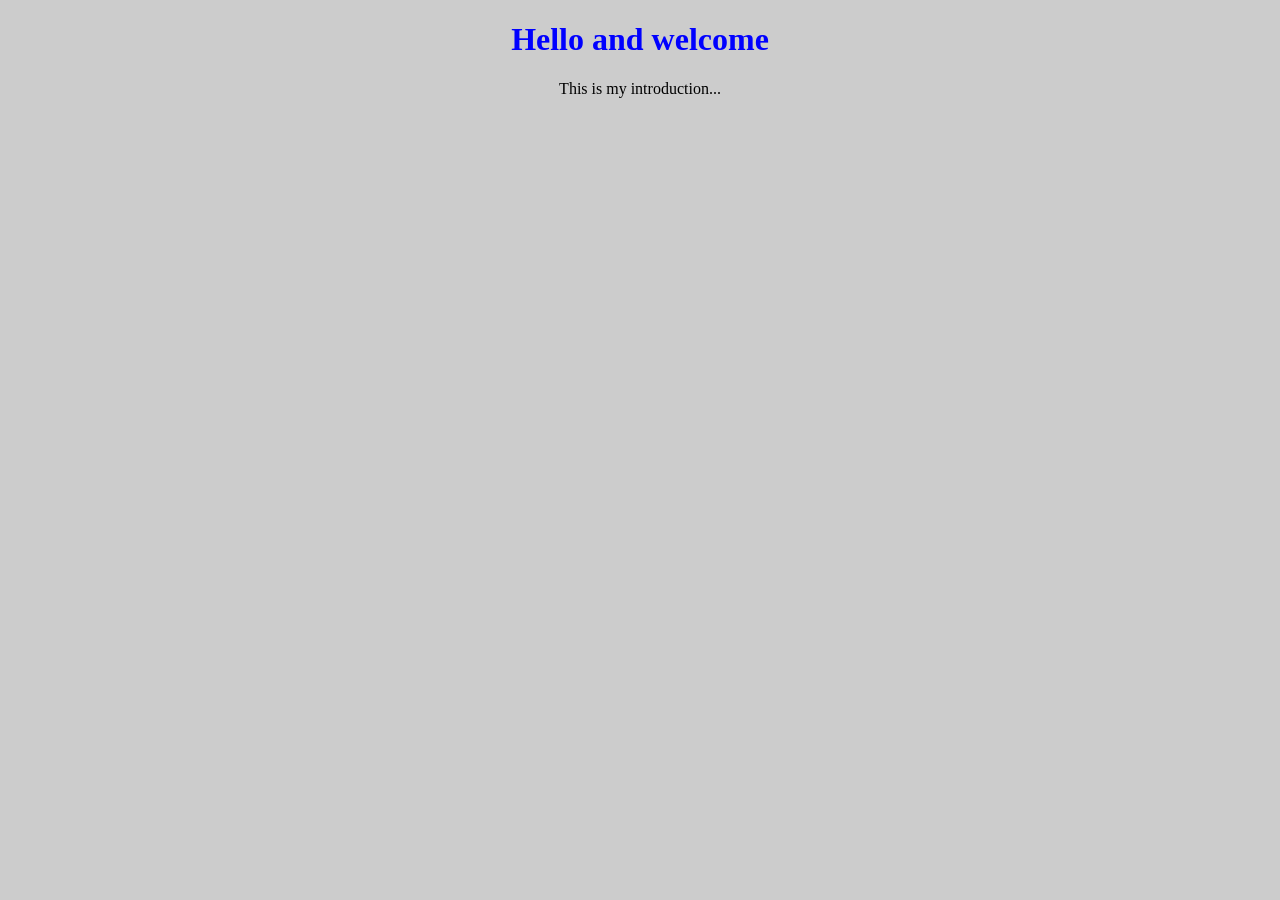
==== index.html @ 1c948cd4 "Changing the text color of the title from black to blue" ====
<!doctype html>
<html lang="en">
  <head>
    <meta charset="utf-8">
    <!-- The title appears as the browser tab name -->
    <title>My Website</title>
    <!-- We can specify style (CSS) with the style tag -->
    <style>
    body {
      background: #ccc;
      text-align: center;
    }
    h1 {
      color: blue;
    }
    </style>
  </head>

  <body>
    <!-- The style elements above will affect how this content is displayed -->
    <!-- How will style apply here? -->
    <h1>Hello and welcome</h1>
    <p>This is my introduction...</p>
  </body>
</html>
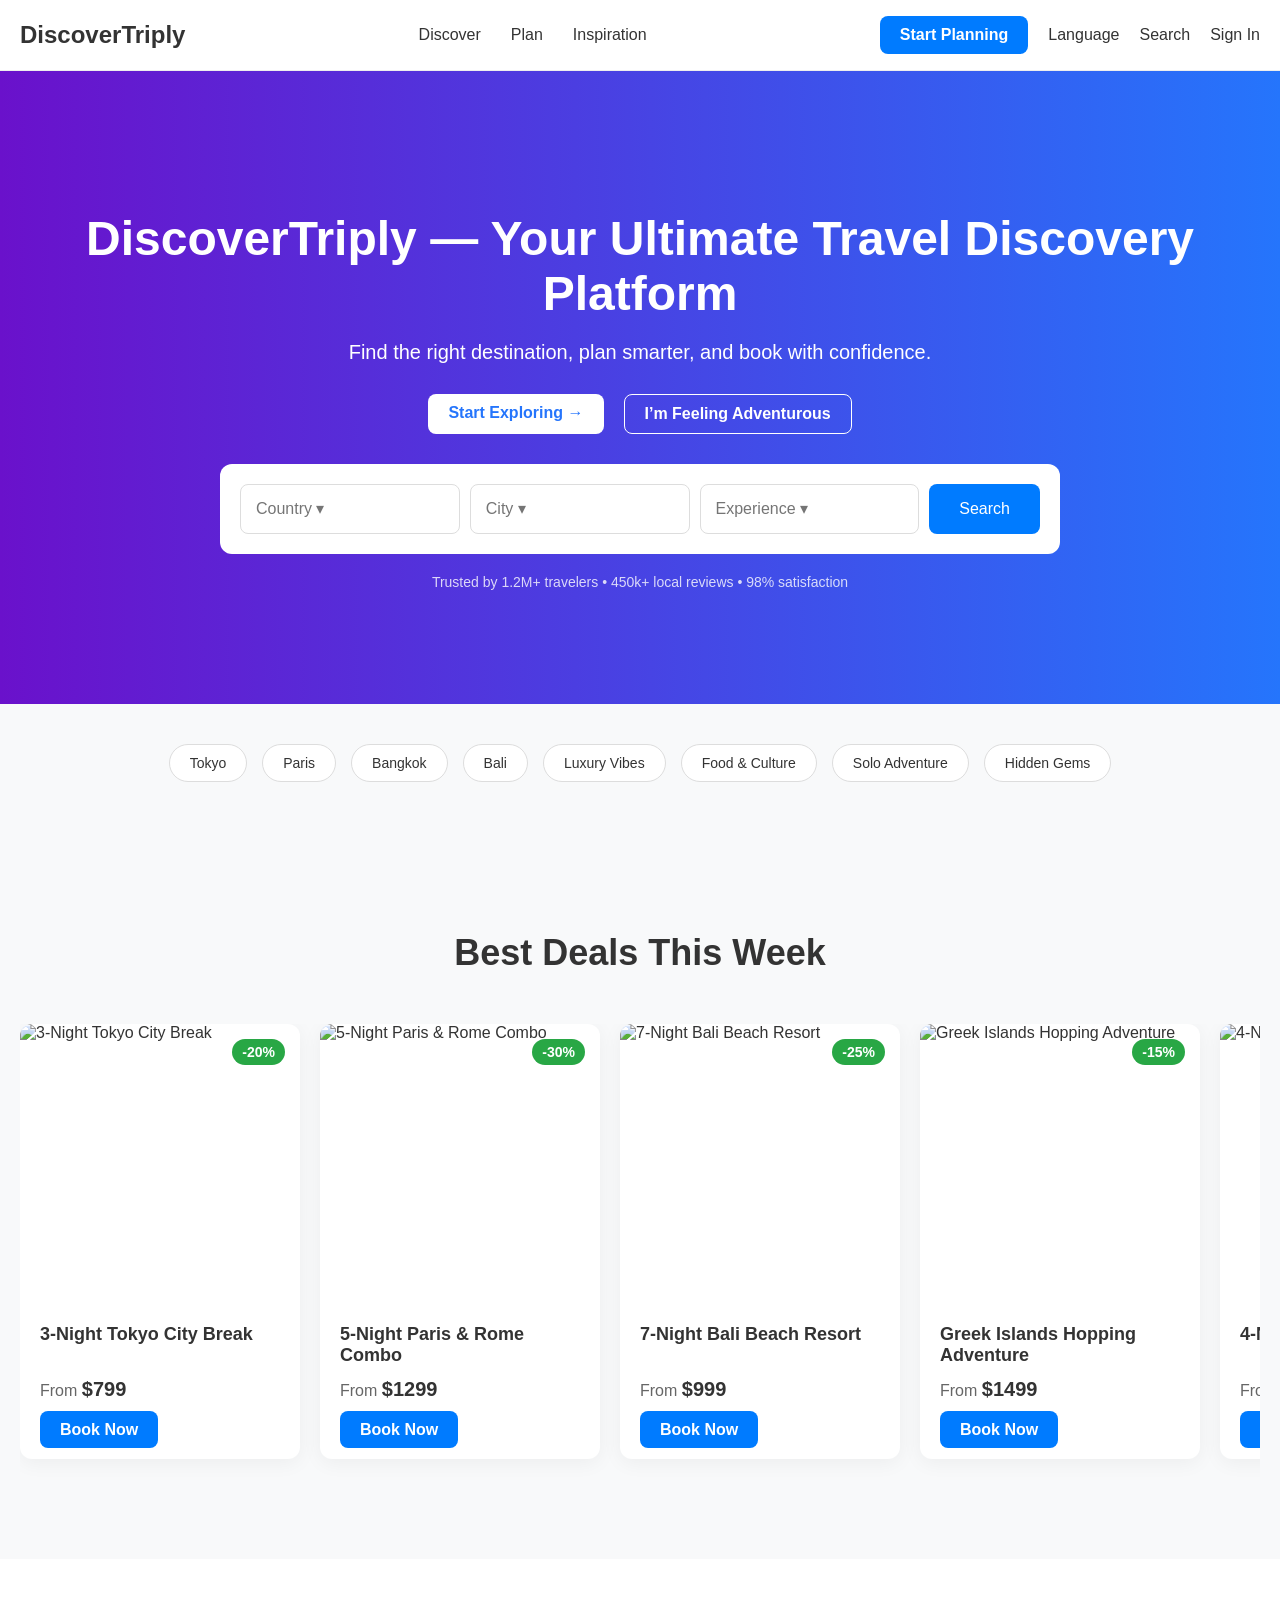
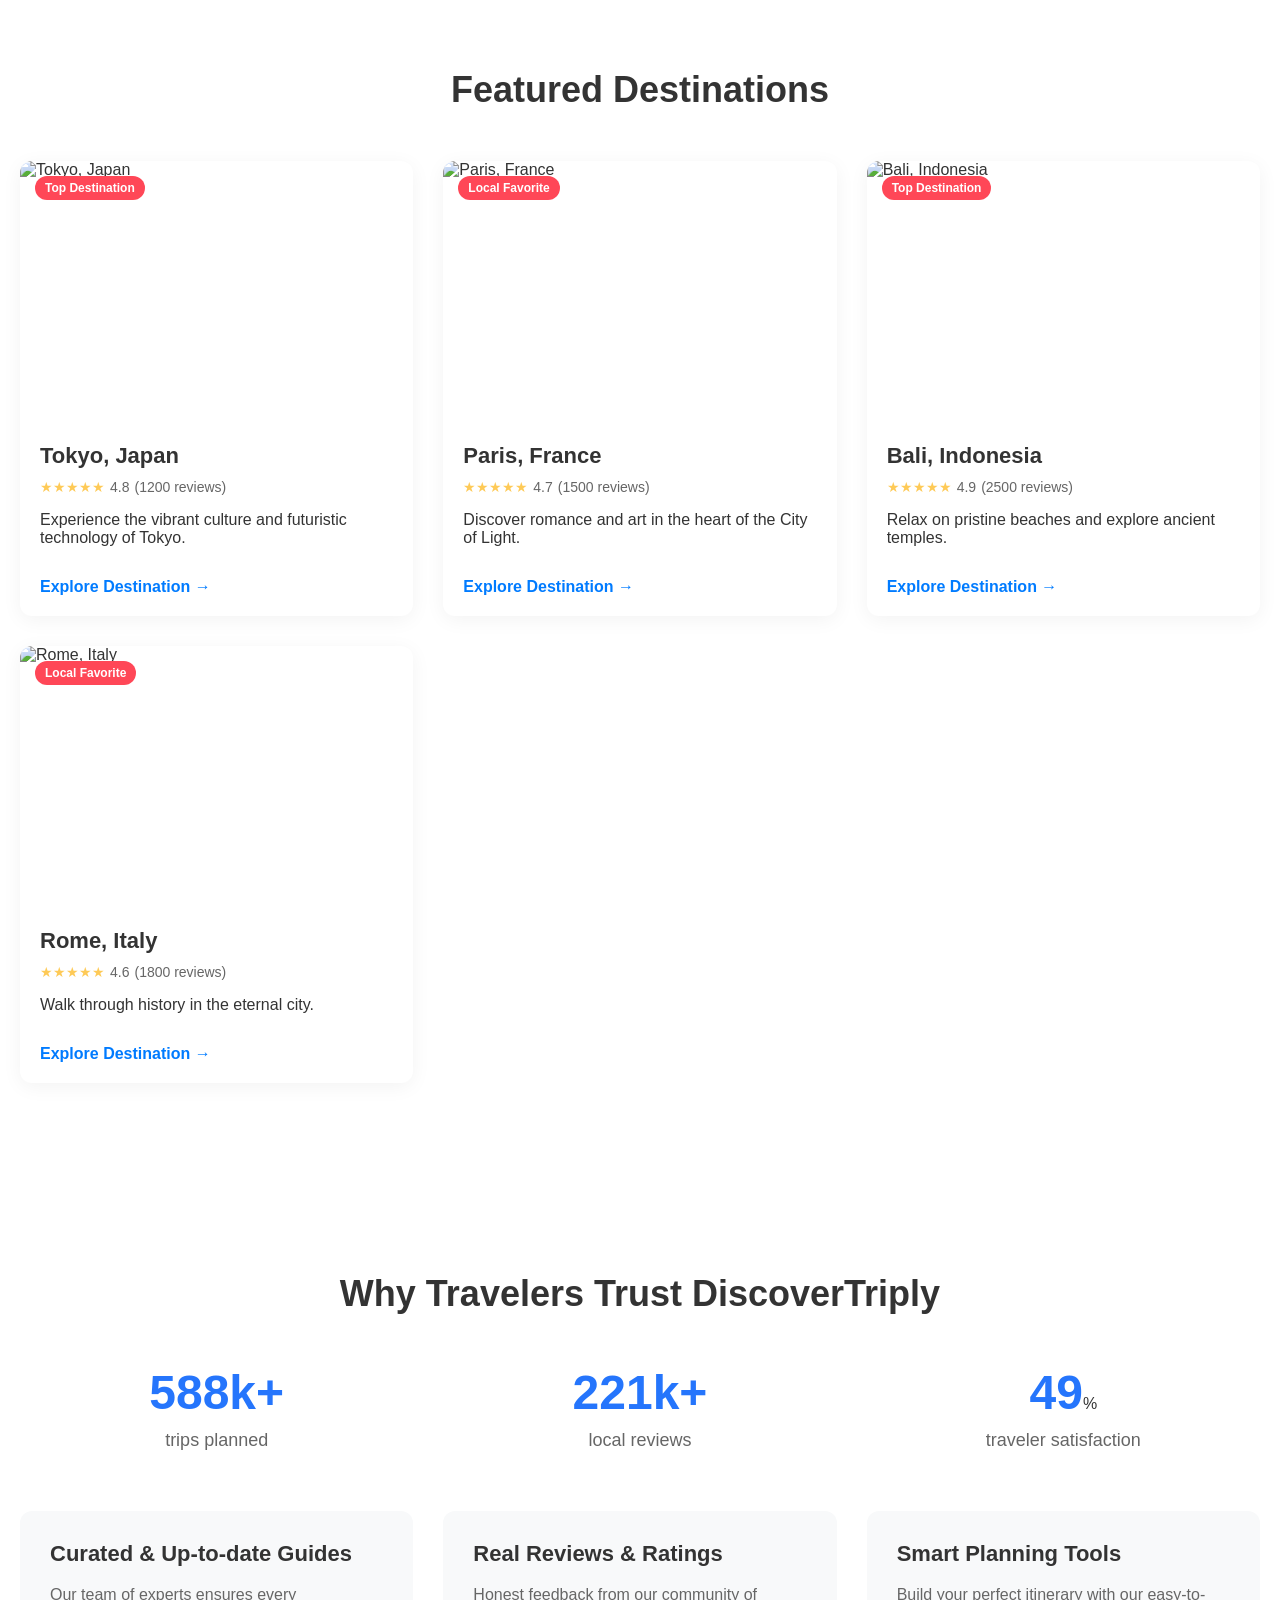
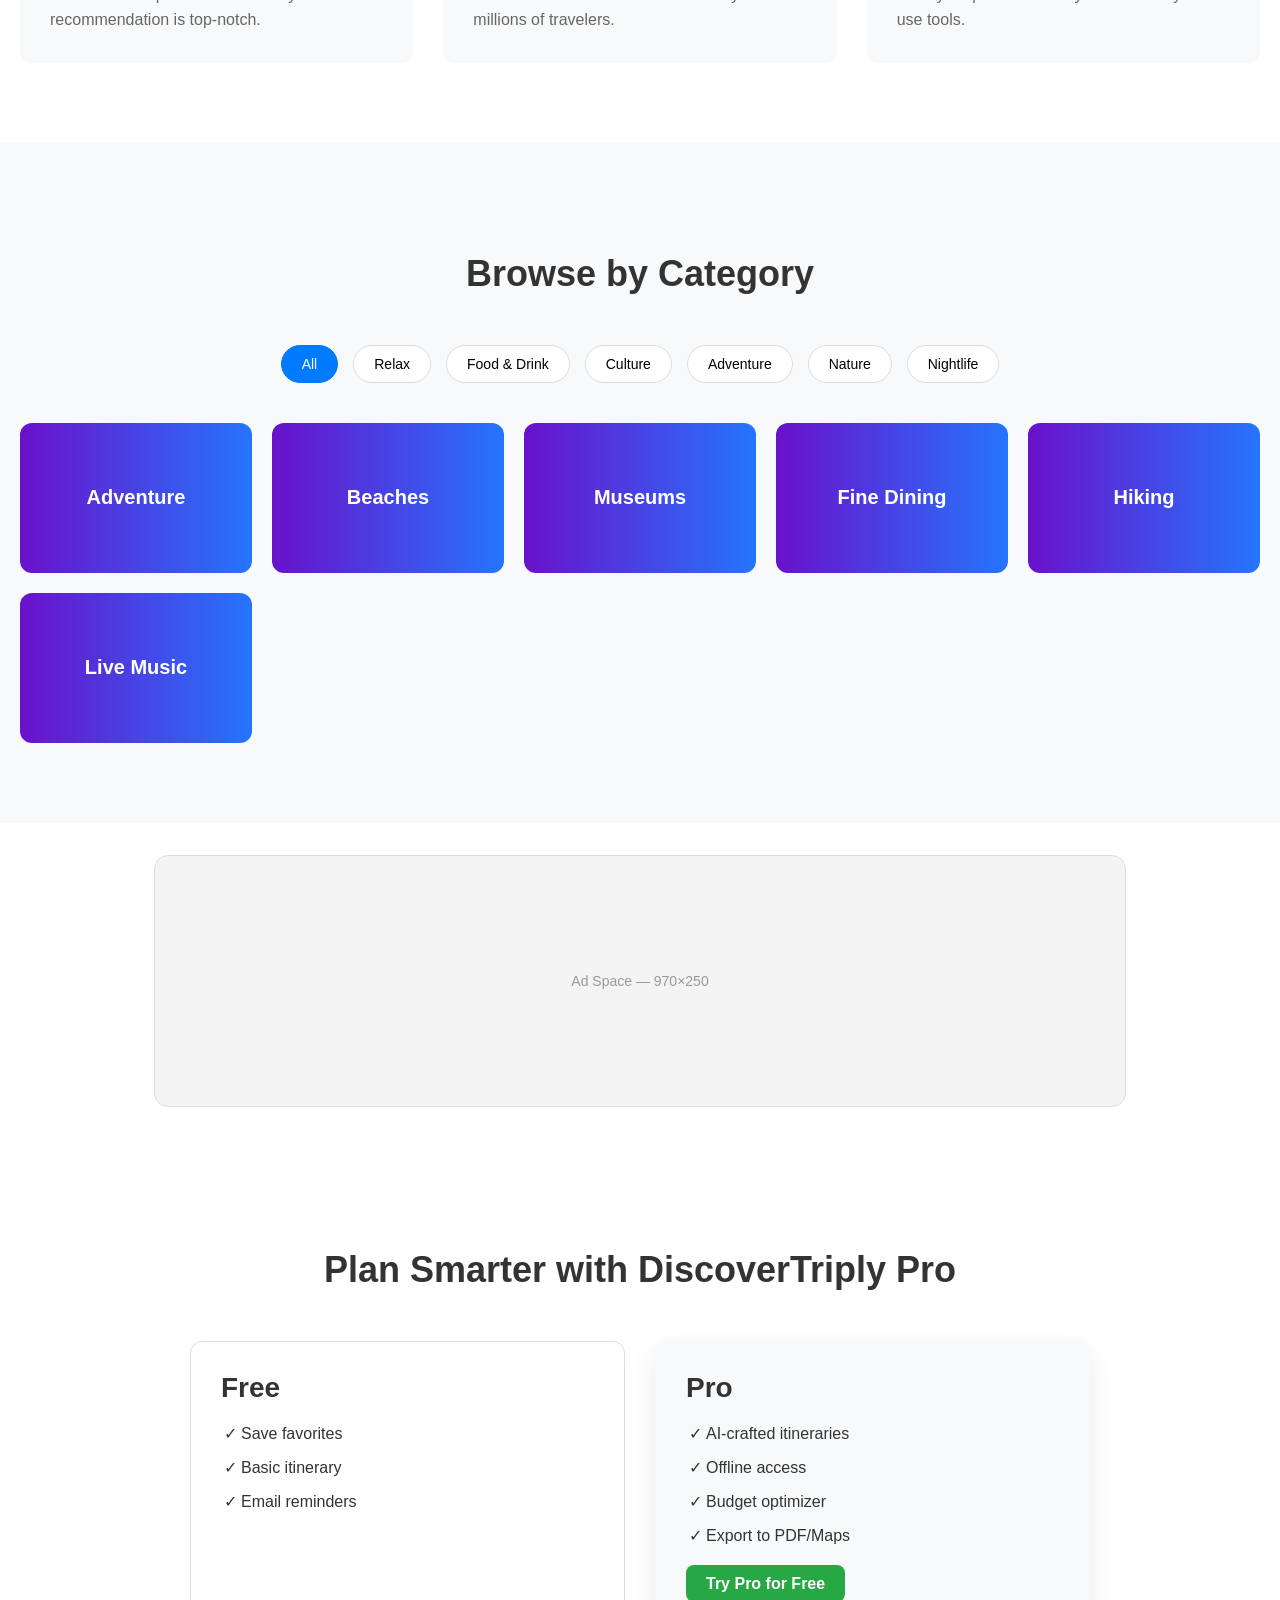
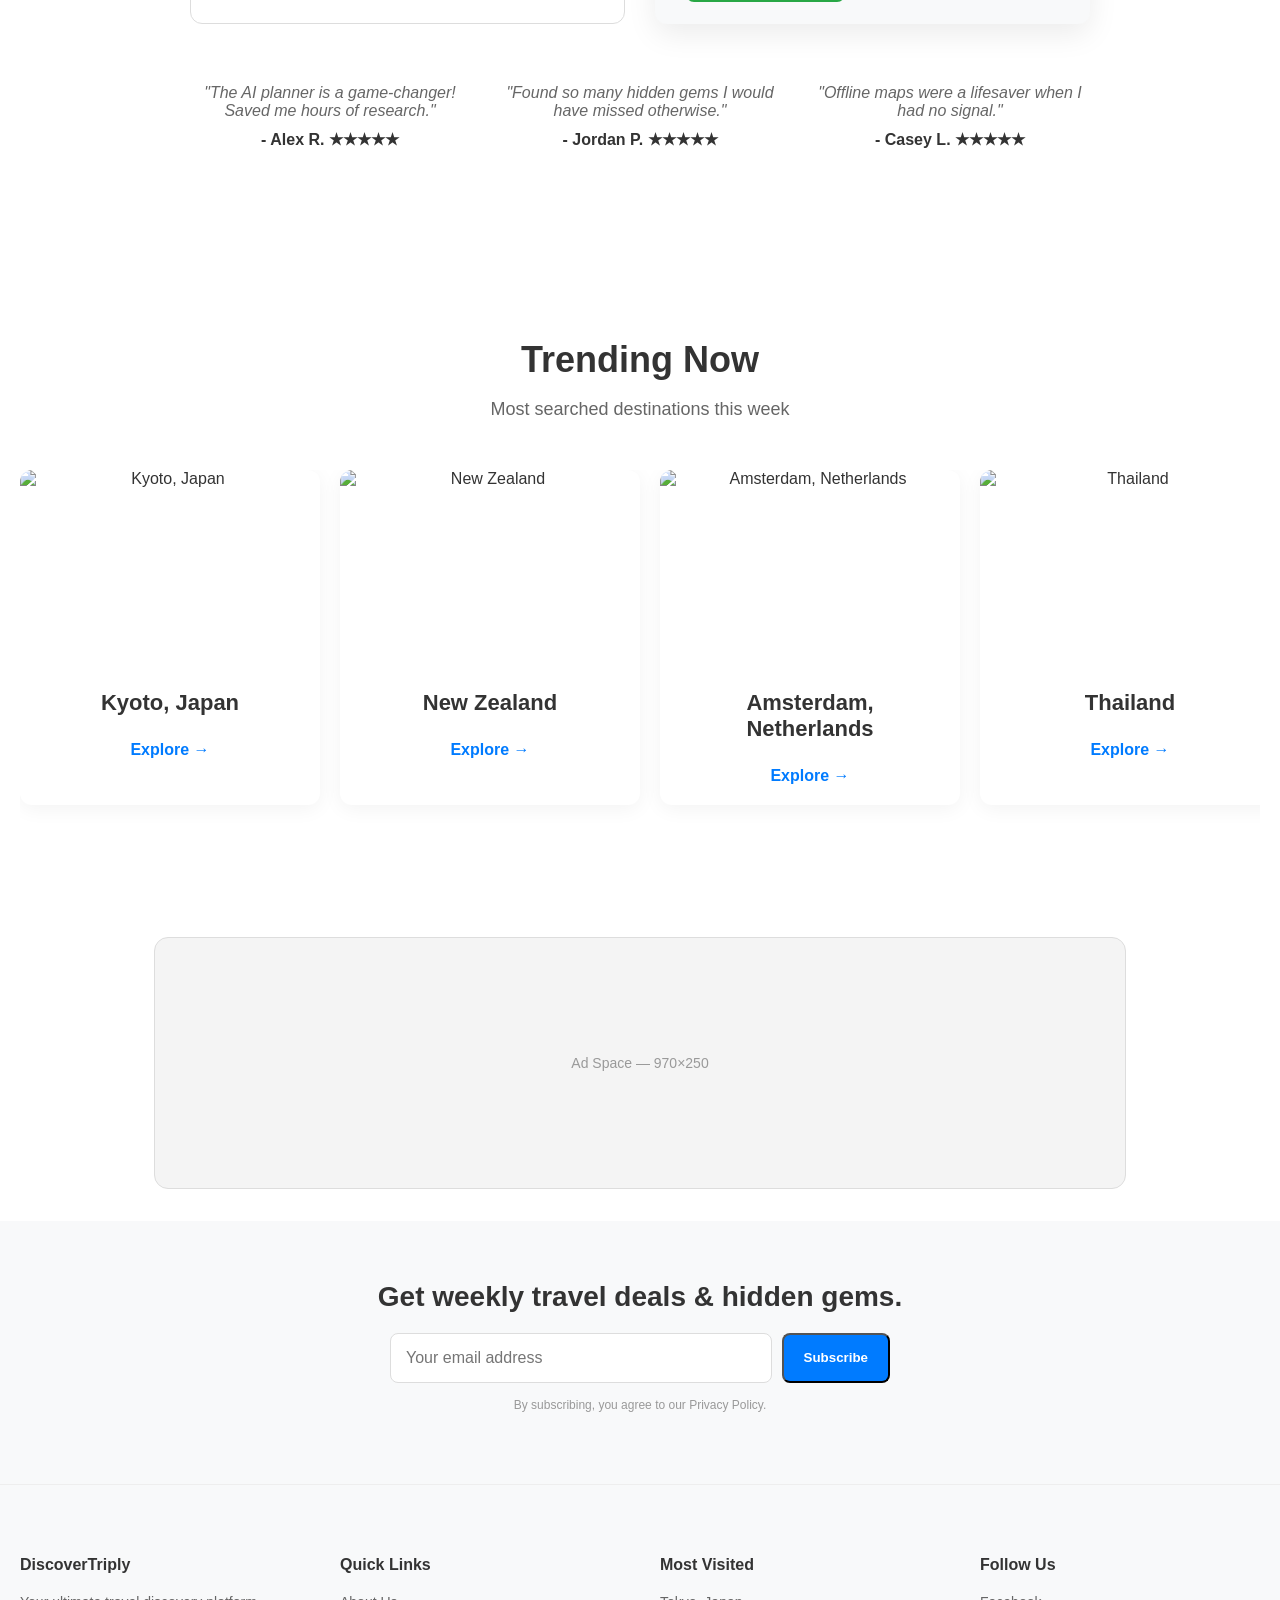
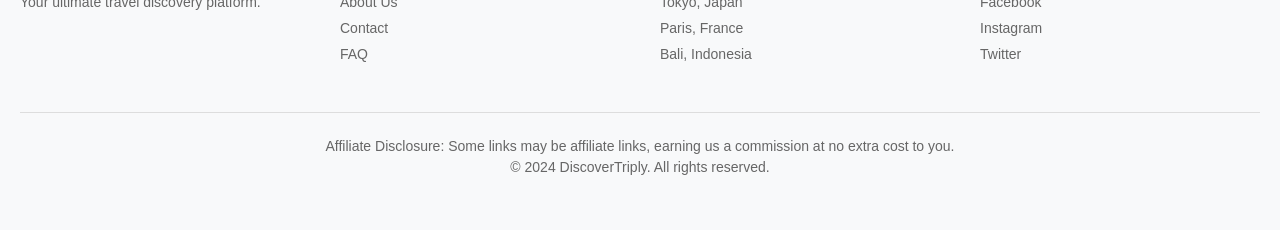
==== commit 4c96ade6: "I will create the DiscoverTriply landing page." ====
--- a/index.html
+++ b/index.html
@@ -1,25 +1,260 @@
-<!doctype html>
+<!DOCTYPE html>
 <html lang="en">
-  <head>
-    <meta charset="utf-8">
-    <!-- The title appears as the browser tab name -->
-    <title>My Website</title>
-    <!-- We can specify style (CSS) with the style tag -->
-    <style>
-    body {
-      background: #ccc;
-      text-align: center;
-    }
-    h1 {
-      color: blue;
-    }
-    </style>
-  </head>
-
-  <body>
-    <!-- The style elements above will affect how this content is displayed -->
-    <!-- How will style apply here? -->
-    <h1>Hello and welcome</h1>
-    <p>This is my introduction...</p>
-  </body>
+<head>
+    <meta charset="UTF-8">
+    <meta name="viewport" content="width=device-width, initial-scale=1.0">
+    <meta name="description" content="Browse destinations by continent, country, or city. See deals, reviews, and build AI-powered itineraries.">
+    <title>DiscoverTriply | Explore Destinations, Plan Smarter, Travel Better</title>
+    <link rel="stylesheet" href="css/styles.css">
+</head>
+<body>
+    <header class="global-header">
+        <div class="header-logo">
+            <a href="/">DiscoverTriply</a>
+        </div>
+        <nav class="header-nav">
+            <ul>
+                <li><a href="#">Discover</a></li>
+                <li><a href="#">Plan</a></li>
+                <li><a href="#">Inspiration</a></li>
+            </ul>
+        </nav>
+        <div class="header-actions">
+            <a href="#" class="cta-button">Start Planning</a>
+            <a href="#">Language</a>
+            <a href="#">Search</a>
+            <a href="#">Sign In</a>
+        </div>
+    </header>
+
+    <main>
+        <section class="hero-section">
+            <div class="hero-content">
+                <h1>DiscoverTriply — Your Ultimate Travel Discovery Platform</h1>
+                <p class="sub-headline">Find the right destination, plan smarter, and book with confidence.</p>
+                <div class="hero-ctas">
+                    <a href="/explore/continents" class="cta-button primary">Start Exploring →</a>
+                    <a href="#" class="cta-button secondary">I’m Feeling Adventurous</a>
+                </div>
+                <div class="planner-bar">
+                    <input type="text" placeholder="Country ▾">
+                    <input type="text" placeholder="City ▾">
+                    <input type="text" placeholder="Experience ▾">
+                    <button class="search-button">Search</button>
+                </div>
+                <p class="trust-microcopy">Trusted by 1.2M+ travelers • 450k+ local reviews • 98% satisfaction</p>
+            </div>
+        </section>
+
+        <section class="inspiration-chips-section">
+            <div class="container">
+                <div class="chip-row">
+                    <a href="#" class="chip">Tokyo</a>
+                    <a href="#" class="chip">Paris</a>
+                    <a href="#" class="chip">Bangkok</a>
+                    <a href="#" class="chip">Bali</a>
+                    <a href="#" class="chip">Luxury Vibes</a>
+                    <a href="#" class="chip">Food & Culture</a>
+                    <a href="#" class="chip">Solo Adventure</a>
+                    <a href="#" class="chip">Hidden Gems</a>
+                </div>
+            </div>
+        </section>
+
+        <section class="best-deals-section">
+            <div class="container">
+                <h2>Best Deals This Week</h2>
+                <div class="deals-carousel" id="deals-carousel">
+                    <!-- Deal cards will be injected here -->
+                </div>
+            </div>
+        </section>
+
+        <section class="featured-destinations-section">
+            <div class="container">
+                <h2>Featured Destinations</h2>
+                <div class="destination-grid" id="destination-grid">
+                    <!-- Destination cards will be injected here by JavaScript -->
+                </div>
+            </div>
+        </section>
+
+        <section class="trust-section">
+            <div class="container">
+                <h2>Why Travelers Trust DiscoverTriply</h2>
+                <div class="trust-grid">
+                    <div class="stat-counter">
+                        <span class="stat-number" data-target="1200000">0</span>
+                        <p>trips planned</p>
+                    </div>
+                    <div class="stat-counter">
+                        <span class="stat-number" data-target="450000">0</span>
+                        <p>local reviews</p>
+                    </div>
+                    <div class="stat-counter">
+                        <span class="stat-number" data-target="98">0</span>%
+                        <p>traveler satisfaction</p>
+                    </div>
+                </div>
+                <div class="benefits-grid">
+                    <div class="benefit-card">
+                        <h3>Curated & Up-to-date Guides</h3>
+                        <p>Our team of experts ensures every recommendation is top-notch.</p>
+                    </div>
+                    <div class="benefit-card">
+                        <h3>Real Reviews & Ratings</h3>
+                        <p>Honest feedback from our community of millions of travelers.</p>
+                    </div>
+                    <div class="benefit-card">
+                        <h3>Smart Planning Tools</h3>
+                        <p>Build your perfect itinerary with our easy-to-use tools.</p>
+                    </div>
+                </div>
+            </div>
+        </section>
+
+        <section class="browse-category-section">
+            <div class="container">
+                <h2>Browse by Category</h2>
+                <div class="chip-row" id="category-filters">
+                    <button class="chip active" data-category="all">All</button>
+                    <button class="chip" data-category="relax">Relax</button>
+                    <button class="chip" data-category="food-drink">Food & Drink</button>
+                    <button class="chip" data-category="culture">Culture</button>
+                    <button class="chip" data-category="adventure">Adventure</button>
+                    <button class="chip" data-category="nature">Nature</button>
+                    <button class="chip" data-category="nightlife">Nightlife</button>
+                </div>
+                <div class="category-grid" id="category-grid">
+                    <a href="#" class="category-card" data-category="adventure">
+                        <h4>Adventure</h4>
+                    </a>
+                    <a href="#" class="category-card" data-category="relax">
+                        <h4>Beaches</h4>
+                    </a>
+                    <a href="#" class="category-card" data-category="culture">
+                        <h4>Museums</h4>
+                    </a>
+                    <a href="#" class="category-card" data-category="food-drink">
+                        <h4>Fine Dining</h4>
+                    </a>
+                    <a href="#" class="category-card" data-category="nature">
+                        <h4>Hiking</h4>
+                    </a>
+                    <a href="#" class="category-card" data-category="nightlife">
+                        <h4>Live Music</h4>
+                    </a>
+                </div>
+            </div>
+        </section>
+
+        <div class="ad-slot" style="width:100%;max-width:970px;height:250px;background:#f4f4f4;border:1px solid #ddd;display:flex;align-items:center;justify-content:center;margin:32px auto;border-radius:14px;">
+            <span style="color:#999;font-size:14px;">Ad Space — 970×250</span>
+        </div>
+
+        <section class="pro-planner-section">
+            <div class="container">
+                <h2>Plan Smarter with DiscoverTriply Pro</h2>
+                <div class="comparison-grid">
+                    <div class="plan-column free-plan">
+                        <h3>Free</h3>
+                        <ul>
+                            <li>Save favorites</li>
+                            <li>Basic itinerary</li>
+                            <li>Email reminders</li>
+                        </ul>
+                    </div>
+                    <div class="plan-column pro-plan">
+                        <h3>Pro</h3>
+                        <ul>
+                            <li>AI-crafted itineraries</li>
+                            <li>Offline access</li>
+                            <li>Budget optimizer</li>
+                            <li>Export to PDF/Maps</li>
+                        </ul>
+                        <a href="#" class="cta-button">Try Pro for Free</a>
+                    </div>
+                </div>
+                <div class="testimonials">
+                    <div class="testimonial-mini">
+                        <p>"The AI planner is a game-changer! Saved me hours of research."</p>
+                        <span>- Alex R. ★★★★★</span>
+                    </div>
+                    <div class="testimonial-mini">
+                        <p>"Found so many hidden gems I would have missed otherwise."</p>
+                        <span>- Jordan P. ★★★★★</span>
+                    </div>
+                    <div class="testimonial-mini">
+                        <p>"Offline maps were a lifesaver when I had no signal."</p>
+                        <span>- Casey L. ★★★★★</span>
+                    </div>
+                </div>
+            </div>
+        </section>
+
+        <section class="trending-now-section">
+            <div class="container">
+                <h2>Trending Now</h2>
+                <p class="section-subtitle">Most searched destinations this week</p>
+                <div class="deals-carousel" id="trending-carousel">
+                    <!-- Trending cards will be injected here -->
+                </div>
+            </div>
+        </section>
+
+        <div class="ad-slot" style="width:100%;max-width:970px;height:250px;background:#f4f4f4;border:1px solid #ddd;display:flex;align-items:center;justify-content:center;margin:32px auto;border-radius:14px;">
+            <span style="color:#999;font-size:14px;">Ad Space — 970×250</span>
+        </div>
+
+        <section class="newsletter-section">
+            <div class="container">
+                <h3>Get weekly travel deals & hidden gems.</h3>
+                <form class="newsletter-form">
+                    <input type="email" placeholder="Your email address">
+                    <button type="submit" class="cta-button">Subscribe</button>
+                </form>
+                <p class="gdpr-note">By subscribing, you agree to our Privacy Policy.</p>
+            </div>
+        </section>
+    </main>
+
+    <footer class="global-footer">
+        <div class="footer-grid">
+            <div class="footer-column">
+                <h4>DiscoverTriply</h4>
+                <p>Your ultimate travel discovery platform.</p>
+            </div>
+            <div class="footer-column">
+                <h4>Quick Links</h4>
+                <ul>
+                    <li><a href="#">About Us</a></li>
+                    <li><a href="#">Contact</a></li>
+                    <li><a href="#">FAQ</a></li>
+                </ul>
+            </div>
+            <div class="footer-column">
+                <h4>Most Visited</h4>
+                <ul>
+                    <li><a href="#">Tokyo, Japan</a></li>
+                    <li><a href="#">Paris, France</a></li>
+                    <li><a href="#">Bali, Indonesia</a></li>
+                </ul>
+            </div>
+            <div class="footer-column">
+                <h4>Follow Us</h4>
+                <ul>
+                    <li><a href="#">Facebook</a></li>
+                    <li><a href="#">Instagram</a></li>
+                    <li><a href="#">Twitter</a></li>
+                </ul>
+            </div>
+        </div>
+        <div class="footer-bottom">
+            <p>Affiliate Disclosure: Some links may be affiliate links, earning us a commission at no extra cost to you.</p>
+            <p>&copy; 2024 DiscoverTriply. All rights reserved.</p>
+        </div>
+    </footer>
+
+    <script src="js/main.js"></script>
+</body>
 </html>
--- a/css/styles.css
+++ b/css/styles.css
@@ -0,0 +1,741 @@
+/* General Body Styles */
+body {
+    font-family: sans-serif;
+    margin: 0;
+    color: #333;
+    background-color: #fff;
+}
+
+a {
+    text-decoration: none;
+    color: inherit;
+}
+
+.container {
+    max-width: 1280px;
+    margin: 0 auto;
+    padding: 0 20px;
+}
+
+/* Header Styles */
+.global-header {
+    height: 70px;
+    background-color: #fff;
+    border-bottom: 1px solid #eee;
+    display: flex;
+    align-items: center;
+    justify-content: space-between;
+    padding: 0 20px;
+    position: sticky;
+    top: 0;
+    z-index: 1000;
+}
+
+.header-logo {
+    font-weight: bold;
+    font-size: 24px;
+}
+
+.header-nav ul {
+    margin: 0;
+    padding: 0;
+    list-style: none;
+    display: flex;
+    gap: 30px;
+}
+
+.header-actions {
+    display: flex;
+    align-items: center;
+    gap: 20px;
+}
+
+.cta-button {
+    background-color: #007bff;
+    color: #fff;
+    padding: 10px 20px;
+    border-radius: 8px;
+    font-weight: bold;
+}
+
+/* Hero Section Styles */
+.hero-section {
+    background: linear-gradient(to right, #6a11cb, #2575fc);
+    color: #fff;
+    text-align: center;
+    padding: 100px 20px;
+}
+
+.hero-content h1 {
+    font-size: 48px;
+    margin-bottom: 20px;
+}
+
+.sub-headline {
+    font-size: 20px;
+    margin-bottom: 30px;
+}
+
+.hero-ctas {
+    margin-bottom: 30px;
+    display: flex;
+    justify-content: center;
+    gap: 20px;
+}
+
+.hero-ctas .cta-button.primary {
+    background-color: #fff;
+    color: #2575fc;
+}
+
+.hero-ctas .cta-button.secondary {
+    background-color: transparent;
+    border: 1px solid #fff;
+}
+
+.planner-bar {
+    display: flex;
+    justify-content: center;
+    gap: 10px;
+    background-color: #fff;
+    padding: 20px;
+    border-radius: 12px;
+    max-width: 800px;
+    margin: 0 auto 20px;
+}
+
+.planner-bar input {
+    width: 100%;
+    padding: 15px;
+    border: 1px solid #ddd;
+    border-radius: 8px;
+    font-size: 16px;
+}
+
+.planner-bar .search-button {
+    padding: 15px 30px;
+    border: none;
+    border-radius: 8px;
+    background-color: #007bff;
+    color: #fff;
+    font-size: 16px;
+    cursor: pointer;
+}
+
+.trust-microcopy {
+    font-size: 14px;
+    opacity: 0.8;
+}
+
+/* Inspiration Chips Section */
+.inspiration-chips-section {
+    padding: 40px 0;
+    background-color: #f8f9fa;
+}
+
+.chip-row {
+    display: flex;
+    justify-content: center;
+    flex-wrap: wrap;
+    gap: 15px;
+}
+
+.chip {
+    background-color: #fff;
+    border: 1px solid #ddd;
+    border-radius: 20px;
+    padding: 10px 20px;
+    font-size: 14px;
+    font-weight: 500;
+    transition: all 0.2s ease-in-out;
+}
+
+.chip:hover {
+    background-color: #007bff;
+    color: #fff;
+    border-color: #007bff;
+    transform: translateY(-2px);
+    box-shadow: 0 4px 10px rgba(0,0,0,0.1);
+}
+
+/* Best Deals Section */
+.best-deals-section {
+    padding: 80px 0;
+    background-color: #f8f9fa;
+    text-align: center;
+}
+
+.best-deals-section h2 {
+    font-size: 36px;
+    margin-bottom: 50px;
+}
+
+.deals-carousel {
+    display: flex;
+    gap: 20px;
+    overflow-x: auto;
+    padding-bottom: 20px; /* For scrollbar */
+    scrollbar-width: thin;
+    scrollbar-color: #007bff #f8f9fa;
+}
+
+/* Hide scrollbar for a cleaner look, but still allow scrolling */
+.deals-carousel::-webkit-scrollbar {
+  height: 8px;
+}
+.deals-carousel::-webkit-scrollbar-thumb {
+  background: #ccc;
+  border-radius: 4px;
+}
+.deals-carousel::-webkit-scrollbar-track {
+  background: transparent;
+}
+
+
+.deal-card {
+    flex: 0 0 280px; /* Fixed width for carousel items */
+    background-color: #fff;
+    border-radius: 12px;
+    box-shadow: 0 4px 20px rgba(0,0,0,0.05);
+    overflow: hidden;
+    text-align: left;
+}
+
+.deal-card-image {
+    position: relative;
+    width: 100%;
+    padding-top: 100%; /* 1:1 aspect ratio */
+}
+
+.deal-card-image img {
+    position: absolute;
+    top: 0;
+    left: 0;
+    width: 100%;
+    height: 100%;
+    object-fit: cover;
+}
+
+.deal-card .discount-badge {
+    position: absolute;
+    top: 15px;
+    right: 15px;
+    background-color: #28a745;
+    color: #fff;
+    padding: 5px 10px;
+    border-radius: 20px;
+    font-size: 14px;
+    font-weight: bold;
+}
+
+.deal-card-content {
+    padding: 20px;
+}
+
+.deal-card-content h3 {
+    font-size: 18px;
+    margin: 0 0 10px;
+    height: 44px; /* Approx 2 lines */
+    overflow: hidden;
+}
+
+.deal-card-content p {
+    margin: 0 0 20px;
+    font-size: 16px;
+    color: #666;
+}
+
+.deal-card-content p span {
+    font-weight: bold;
+    color: #333;
+    font-size: 20px;
+}
+
+.deal-card-content .cta-button {
+    width: 100%;
+    text-align: center;
+}
+
+
+/* Featured Destinations Section */
+.featured-destinations-section {
+    padding: 80px 0;
+    text-align: center;
+}
+
+.featured-destinations-section h2 {
+    font-size: 36px;
+    margin-bottom: 50px;
+}
+
+.destination-grid {
+    display: grid;
+    grid-template-columns: repeat(auto-fit, minmax(300px, 1fr));
+    gap: 30px;
+    text-align: left;
+}
+
+.destination-card {
+    background-color: #fff;
+    border-radius: 12px;
+    box-shadow: 0 4px 20px rgba(0,0,0,0.05);
+    overflow: hidden;
+    transition: all 0.3s ease-in-out;
+}
+
+.destination-card:hover {
+    transform: translateY(-10px);
+    box-shadow: 0 10px 30px rgba(0,0,0,0.1);
+}
+
+.destination-card .card-image {
+    position: relative;
+    width: 100%;
+    padding-top: 66.66%; /* 3:2 aspect ratio */
+    overflow: hidden;
+}
+
+.destination-card .card-image img {
+    position: absolute;
+    top: 0;
+    left: 0;
+    width: 100%;
+    height: 100%;
+    object-fit: cover;
+    transition: transform 0.3s ease-in-out;
+}
+
+.destination-card:hover .card-image img {
+    transform: scale(1.05);
+}
+
+.destination-card .badge {
+    position: absolute;
+    top: 15px;
+    left: 15px;
+    background-color: #ff4757;
+    color: #fff;
+    padding: 5px 10px;
+    border-radius: 20px;
+    font-size: 12px;
+    font-weight: bold;
+}
+
+.destination-card .card-content {
+    padding: 20px;
+}
+
+.destination-card .card-content h3 {
+    margin: 0 0 10px;
+    font-size: 22px;
+}
+
+.destination-card .rating {
+    display: flex;
+    align-items: center;
+    gap: 5px;
+    font-size: 14px;
+    color: #666;
+    margin-bottom: 15px;
+}
+
+.destination-card .rating span:first-child {
+    color: #feca57;
+}
+
+.destination-card .card-cta {
+    display: inline-block;
+    margin-top: 15px;
+    font-weight: bold;
+    color: #007bff;
+}
+
+/* Trust Section */
+.trust-section {
+    padding: 80px 0;
+    text-align: center;
+}
+
+.trust-section h2 {
+    font-size: 36px;
+    margin-bottom: 50px;
+}
+
+.trust-grid {
+    display: grid;
+    grid-template-columns: repeat(3, 1fr);
+    gap: 30px;
+    margin-bottom: 60px;
+}
+
+.stat-counter .stat-number {
+    font-size: 48px;
+    font-weight: bold;
+    color: #2575fc;
+}
+
+.stat-counter p {
+    font-size: 18px;
+    color: #666;
+    margin: 10px 0 0;
+}
+
+.benefits-grid {
+    display: grid;
+    grid-template-columns: repeat(auto-fit, minmax(300px, 1fr));
+    gap: 30px;
+    text-align: left;
+}
+
+.benefit-card {
+    background-color: #f8f9fa;
+    padding: 30px;
+    border-radius: 12px;
+}
+
+.benefit-card h3 {
+    font-size: 22px;
+    margin: 0 0 15px;
+}
+
+.benefit-card p {
+    font-size: 16px;
+    line-height: 1.6;
+    color: #666;
+    margin: 0;
+}
+
+/* Browse by Category Section */
+.browse-category-section {
+    padding: 80px 0;
+    background-color: #f8f9fa;
+    text-align: center;
+}
+
+.browse-category-section h2 {
+    font-size: 36px;
+    margin-bottom: 50px;
+}
+
+#category-filters .chip {
+    cursor: pointer;
+    background-color: #fff;
+    border: 1px solid #ddd;
+}
+
+#category-filters .chip.active {
+    background-color: #007bff;
+    color: #fff;
+    border-color: #007bff;
+}
+
+.category-grid {
+    display: grid;
+    grid-template-columns: repeat(auto-fit, minmax(200px, 1fr));
+    gap: 20px;
+    margin-top: 40px;
+}
+
+.category-card {
+    position: relative;
+    height: 150px;
+    display: flex;
+    align-items: center;
+    justify-content: center;
+    border-radius: 12px;
+    overflow: hidden;
+    color: #fff;
+    font-size: 20px;
+    font-weight: bold;
+    background: linear-gradient(to right, #6a11cb, #2575fc);
+    transition: transform 0.3s ease;
+}
+
+.category-card:hover {
+    transform: scale(1.05);
+}
+
+.category-card.hidden {
+    display: none;
+}
+
+/* Pro Planner Section */
+.pro-planner-section {
+    padding: 80px 0;
+    text-align: center;
+}
+
+.pro-planner-section h2 {
+    font-size: 36px;
+    margin-bottom: 50px;
+}
+
+.comparison-grid {
+    display: grid;
+    grid-template-columns: 1fr 1fr;
+    gap: 30px;
+    margin: 0 auto;
+    max-width: 900px;
+    text-align: left;
+}
+
+.plan-column {
+    padding: 30px;
+    border-radius: 12px;
+    border: 1px solid #ddd;
+}
+
+.plan-column h3 {
+    font-size: 28px;
+    margin: 0 0 20px;
+}
+
+.plan-column ul {
+    list-style: '✓ ';
+    padding-left: 20px;
+    margin: 0 0 30px;
+}
+
+.plan-column ul li {
+    margin-bottom: 15px;
+    font-size: 16px;
+}
+
+.pro-plan {
+    background-color: #f8f9fa;
+    border-color: transparent;
+    box-shadow: 0 10px 30px rgba(0,0,0,0.08);
+}
+
+.pro-plan .cta-button {
+    background-color: #28a745;
+}
+
+.testimonials {
+    display: flex;
+    gap: 30px;
+    justify-content: center;
+    margin-top: 60px;
+    max-width: 900px;
+    margin-left: auto;
+    margin-right: auto;
+}
+
+.testimonial-mini {
+    flex: 1;
+    font-style: italic;
+    color: #666;
+}
+
+.testimonial-mini p {
+    margin: 0 0 10px;
+}
+
+.testimonial-mini span {
+    font-weight: bold;
+    font-style: normal;
+    color: #333;
+}
+
+/* Trending Now Section */
+.trending-now-section {
+    padding: 80px 0;
+    text-align: center;
+}
+
+.trending-now-section h2 {
+    font-size: 36px;
+    margin-bottom: 10px;
+}
+
+.section-subtitle {
+    font-size: 18px;
+    color: #666;
+    margin-bottom: 50px;
+}
+
+/* Reusing .deals-carousel for the container */
+#trending-carousel .destination-card {
+    flex: 0 0 300px; /* Match featured destination width */
+}
+
+/* Newsletter Section */
+.newsletter-section {
+    background-color: #f8f9fa;
+    padding: 60px 20px;
+    text-align: center;
+}
+
+.newsletter-section h3 {
+    font-size: 28px;
+    margin: 0 0 20px;
+}
+
+.newsletter-form {
+    display: flex;
+    justify-content: center;
+    gap: 10px;
+    max-width: 500px;
+    margin: 0 auto;
+}
+
+.newsletter-form input {
+    width: 100%;
+    padding: 15px;
+    border: 1px solid #ddd;
+    border-radius: 8px;
+    font-size: 16px;
+}
+
+.newsletter-form .cta-button {
+    flex-shrink: 0;
+}
+
+.gdpr-note {
+    font-size: 12px;
+    color: #999;
+    margin-top: 15px;
+}
+
+
+/* Footer Styles */
+.global-footer {
+    background-color: #f8f9fa;
+    padding: 50px 20px;
+    border-top: 1px solid #eee;
+    font-size: 14px;
+    color: #666;
+}
+
+.footer-grid {
+    display: grid;
+    grid-template-columns: repeat(auto-fit, minmax(200px, 1fr));
+    gap: 40px;
+    max-width: 1280px;
+    margin: 0 auto;
+}
+
+.footer-column h4 {
+    font-size: 16px;
+    margin-bottom: 20px;
+    color: #333;
+}
+
+.footer-column ul {
+    margin: 0;
+    padding: 0;
+    list-style: none;
+}
+
+.footer-column ul li {
+    margin-bottom: 10px;
+}
+
+.footer-bottom {
+    text-align: center;
+    margin-top: 40px;
+    padding-top: 20px;
+    border-top: 1px solid #ddd;
+}
+
+.footer-bottom p {
+    margin: 5px 0;
+}
+
+/* --- Accessibility & Final Polish --- */
+*:focus-visible {
+    outline: 3px solid #007bff;
+    outline-offset: 2px;
+}
+
+
+/* --- Responsive Design --- */
+
+/* Medium Devices (Tablets, etc.) */
+@media (max-width: 1024px) {
+    .planner-bar {
+        flex-direction: column;
+    }
+
+    .destination-grid {
+        grid-template-columns: repeat(auto-fit, minmax(250px, 1fr));
+    }
+
+    .comparison-grid, .testimonials {
+        grid-template-columns: 1fr;
+        flex-direction: column;
+    }
+}
+
+/* Small Devices (Portrait Tablets, Large Phones) */
+@media (max-width: 768px) {
+    .global-header {
+        flex-direction: column;
+        height: auto;
+        padding: 15px;
+    }
+
+    .header-nav ul {
+        margin-top: 15px;
+        flex-wrap: wrap;
+        justify-content: center;
+    }
+
+    .header-actions {
+        margin-top: 15px;
+    }
+
+    .hero-content h1 {
+        font-size: 36px;
+    }
+
+    .hero-ctas {
+        flex-direction: column;
+    }
+
+    .trust-grid {
+        grid-template-columns: 1fr;
+    }
+
+    .deals-carousel, #trending-carousel {
+        /* Allow cards to be a bit bigger on mobile */
+        justify-content: flex-start;
+    }
+
+    .deal-card {
+        flex: 0 0 80%;
+    }
+
+    #trending-carousel .destination-card {
+        flex: 0 0 80%;
+    }
+}
+
+/* Extra Small Devices (Phones) */
+@media (max-width: 480px) {
+    .hero-content h1 {
+        font-size: 28px;
+    }
+
+    .sub-headline {
+        font-size: 18px;
+    }
+
+    .planner-bar {
+        padding: 15px;
+    }
+
+    .featured-destinations-section h2,
+    .best-deals-section h2,
+    .trust-section h2,
+    .browse-category-section h2,
+    .pro-planner-section h2,
+    .trending-now-section h2 {
+        font-size: 28px;
+    }
+
+    .footer-grid {
+        grid-template-columns: 1fr;
+        text-align: center;
+    }
+}
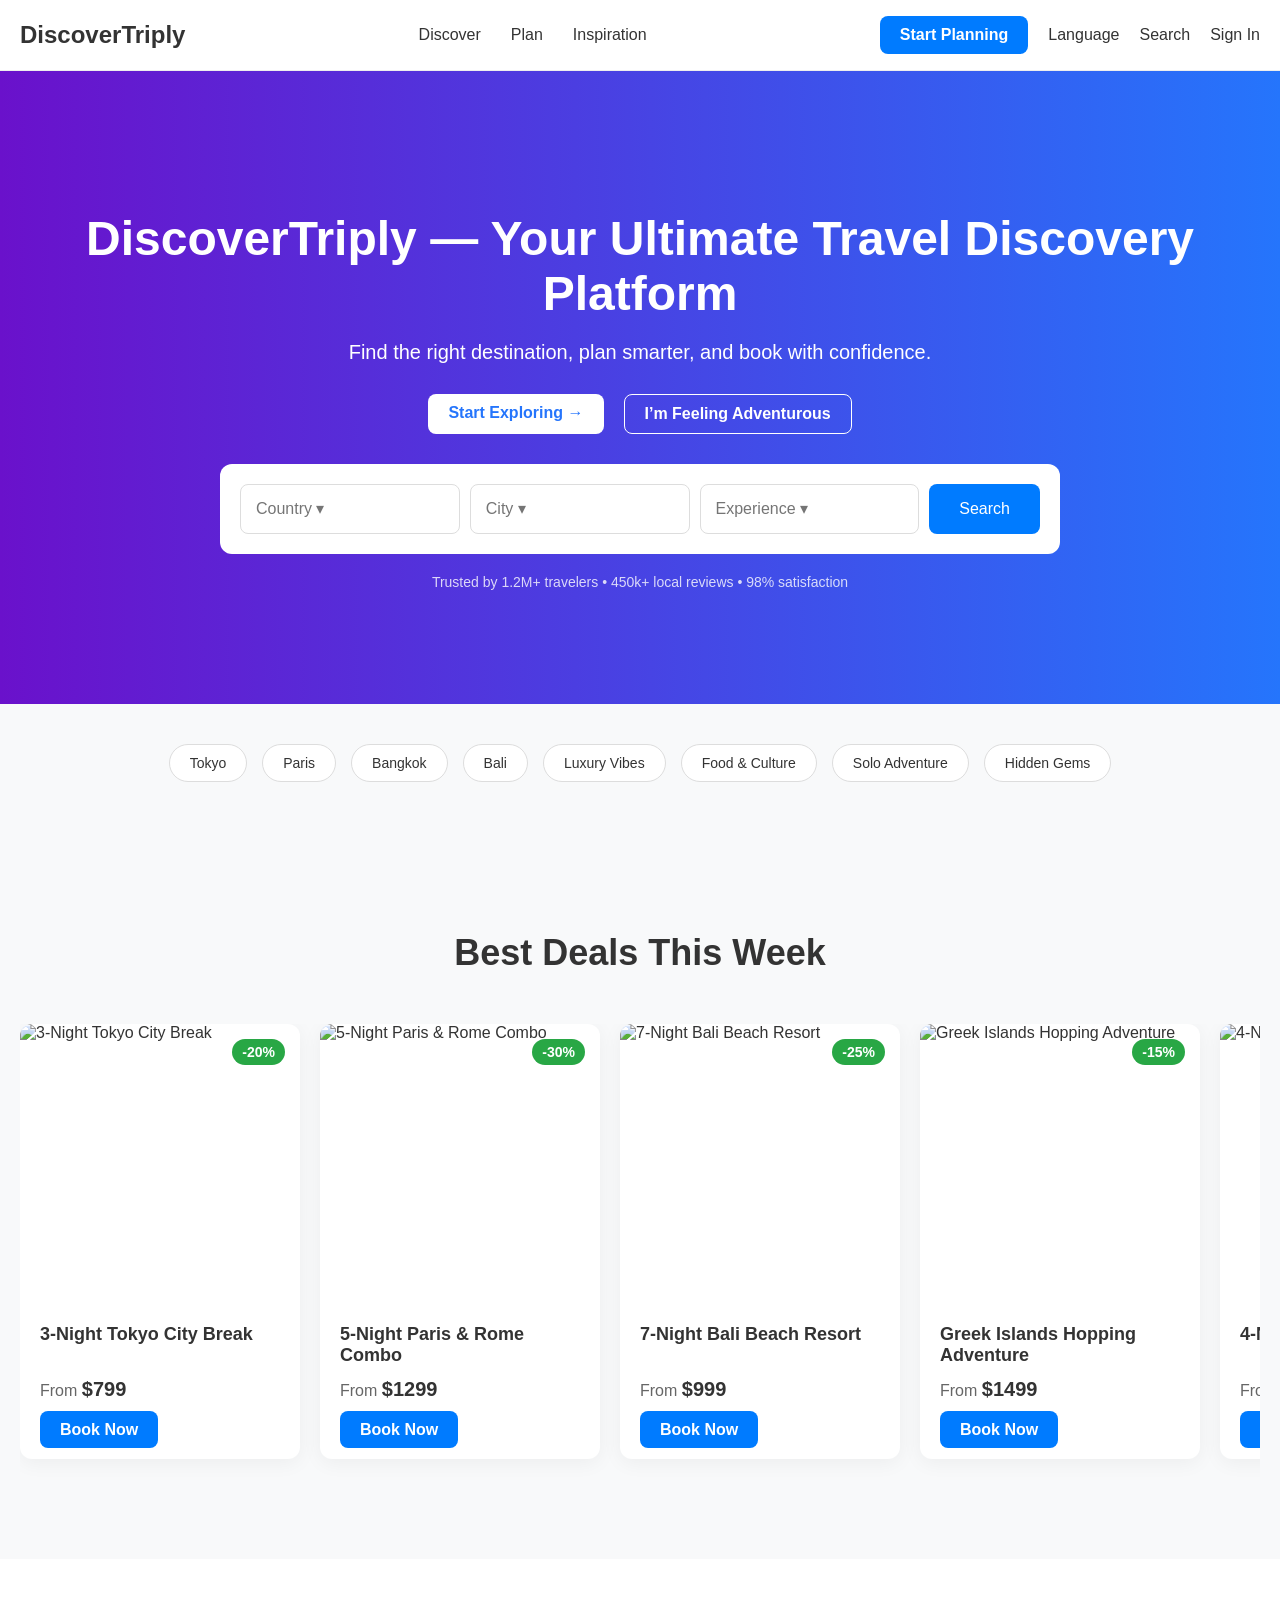
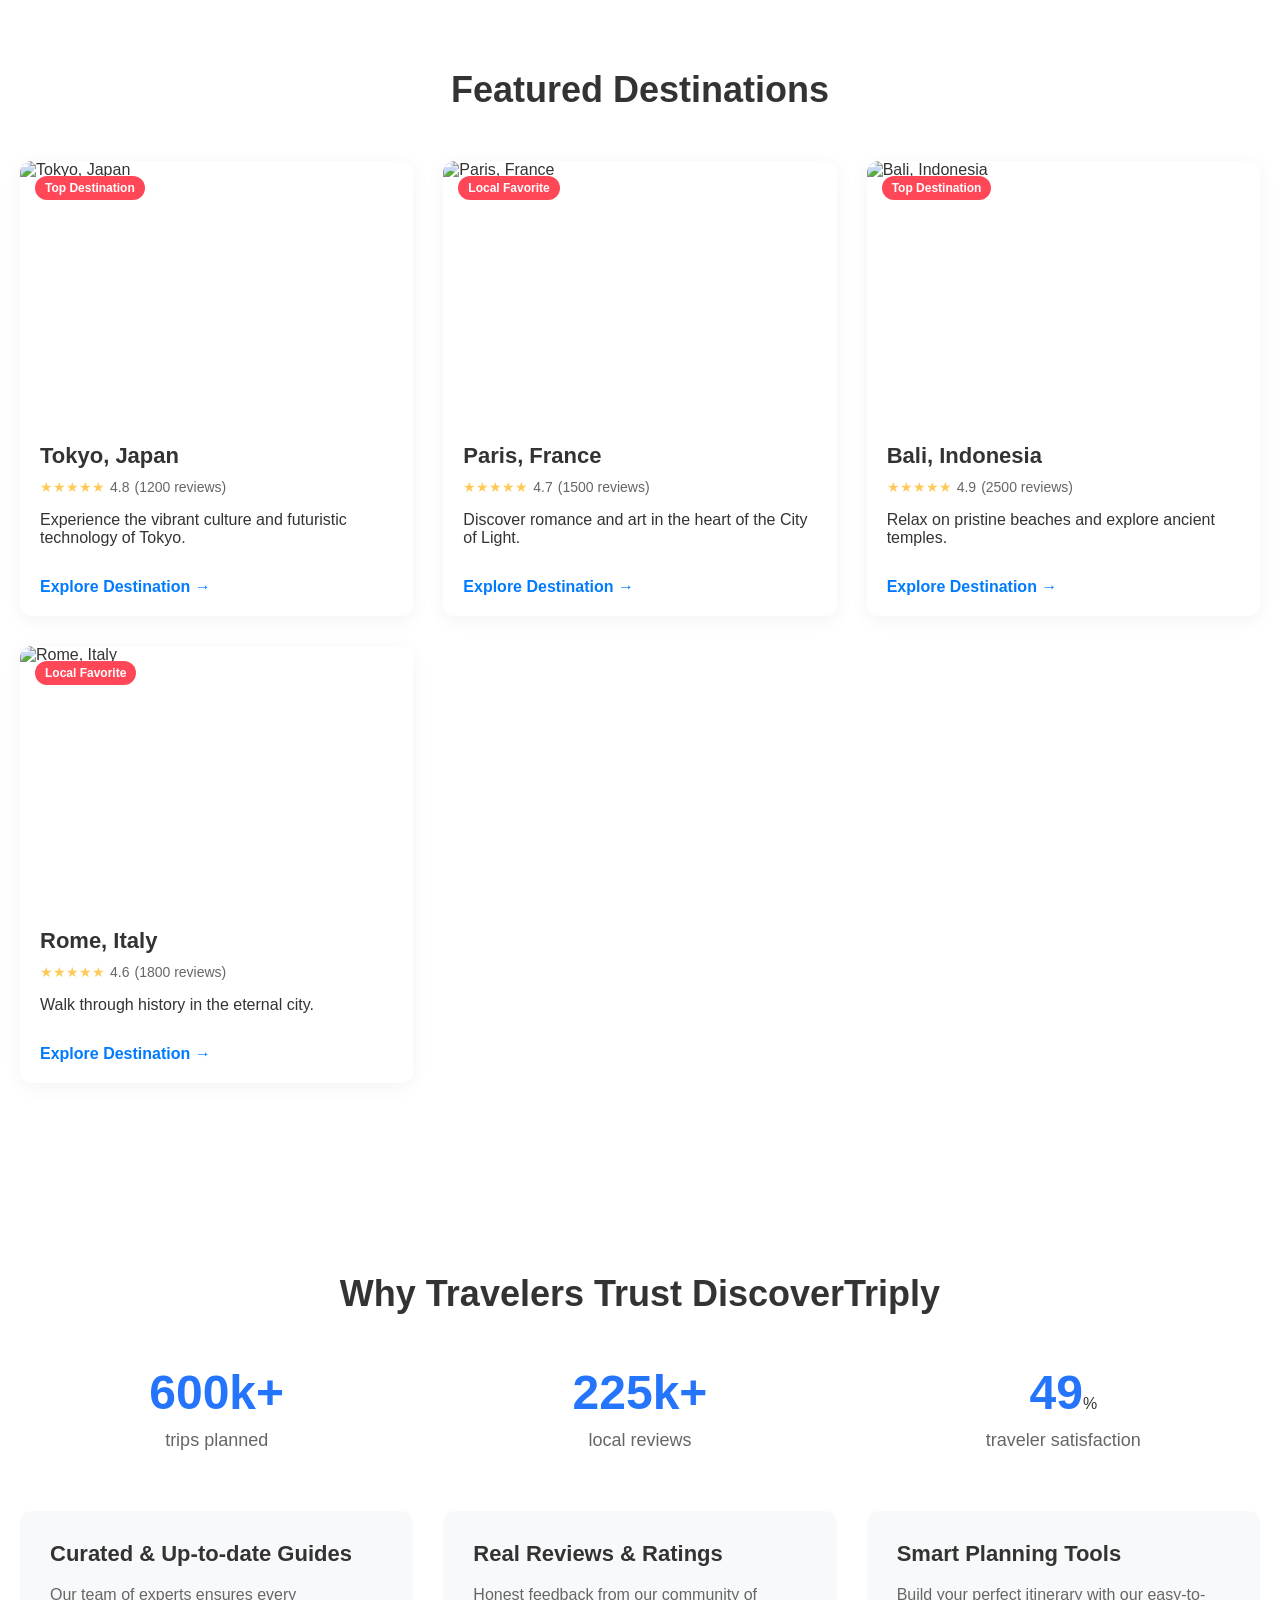
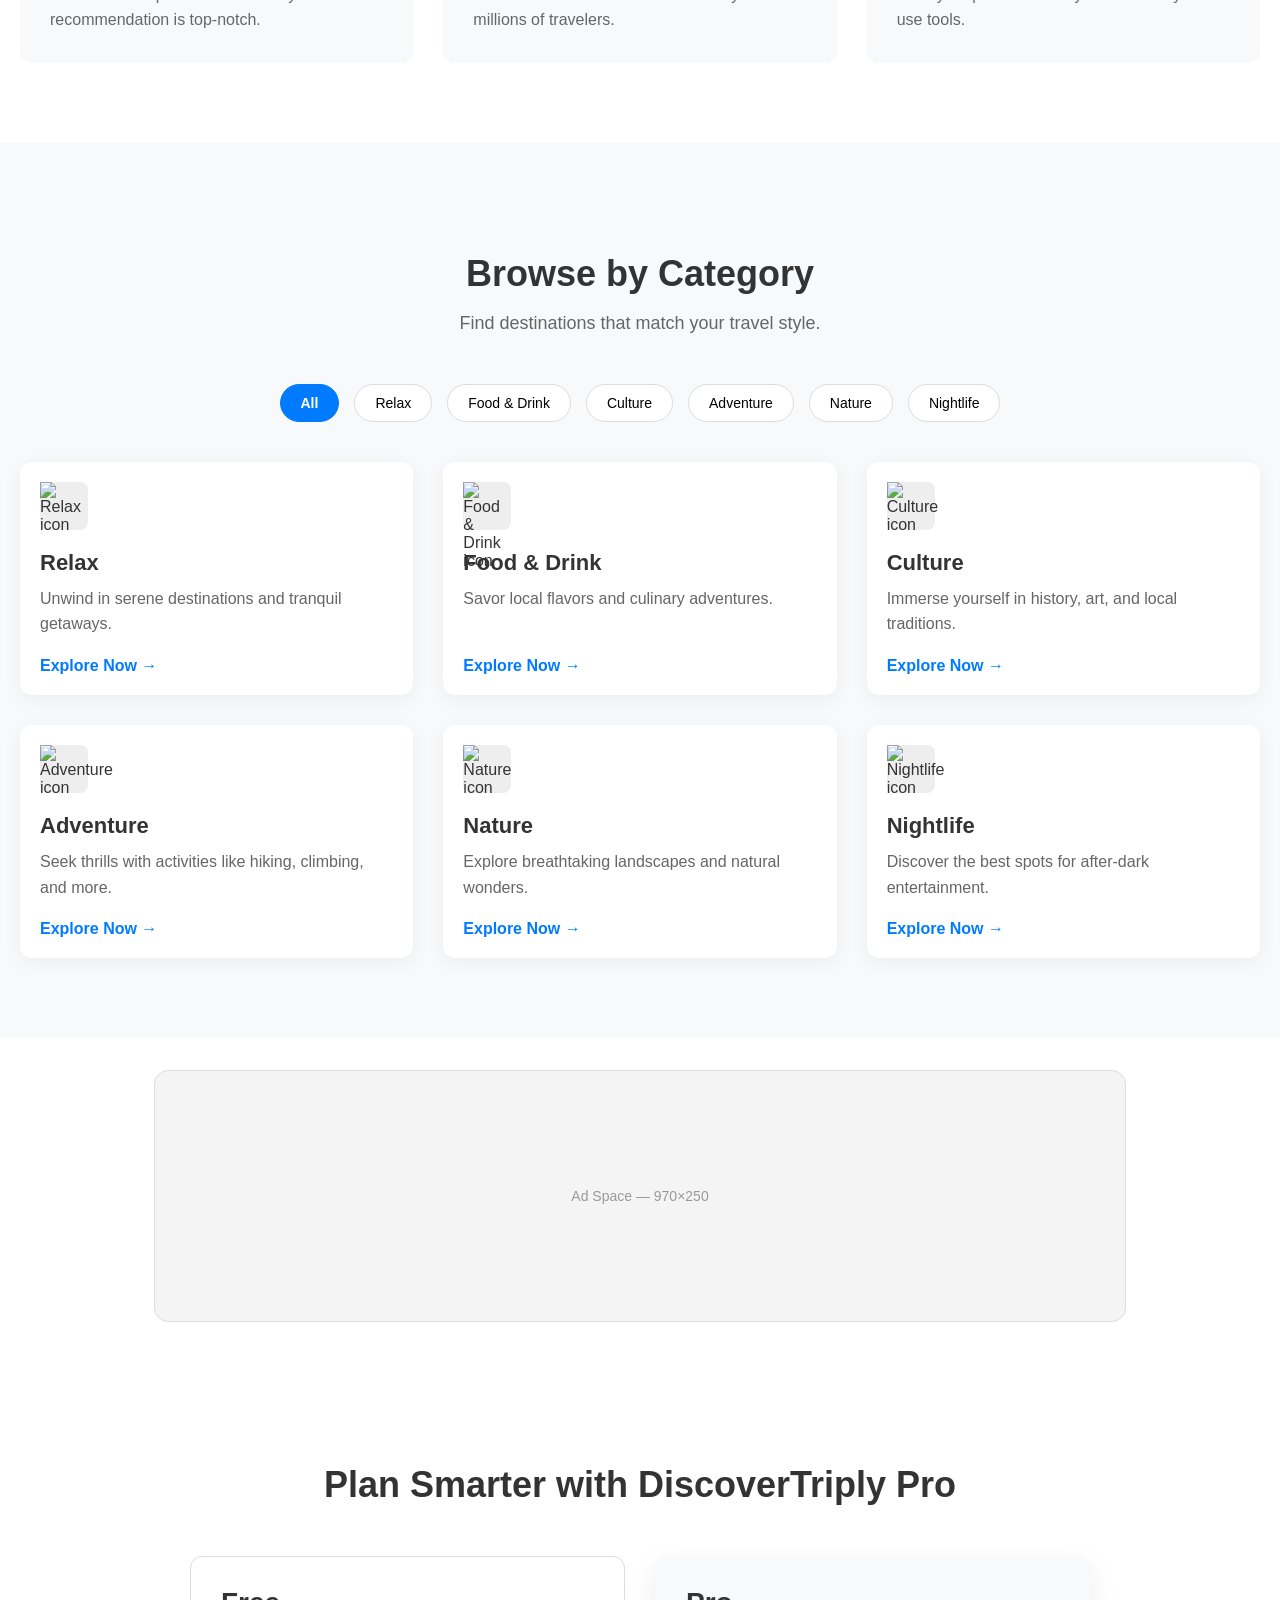
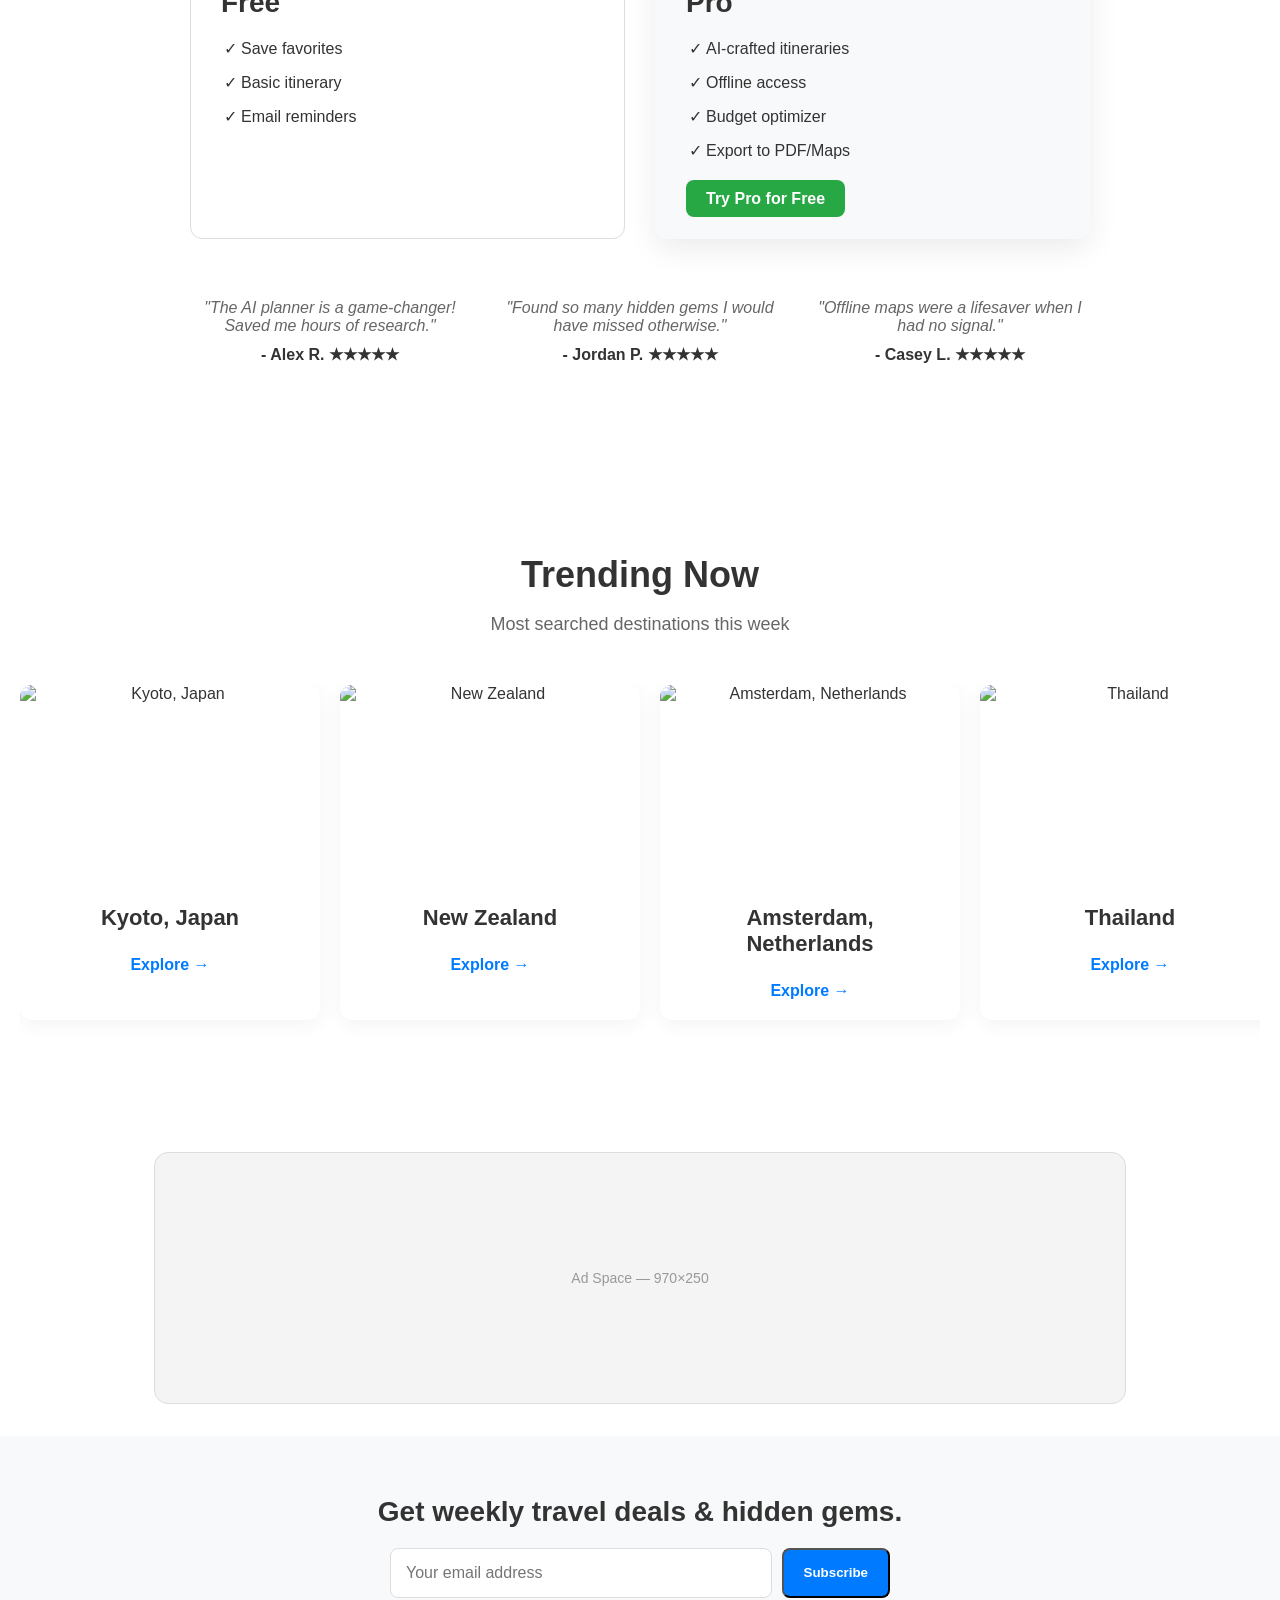
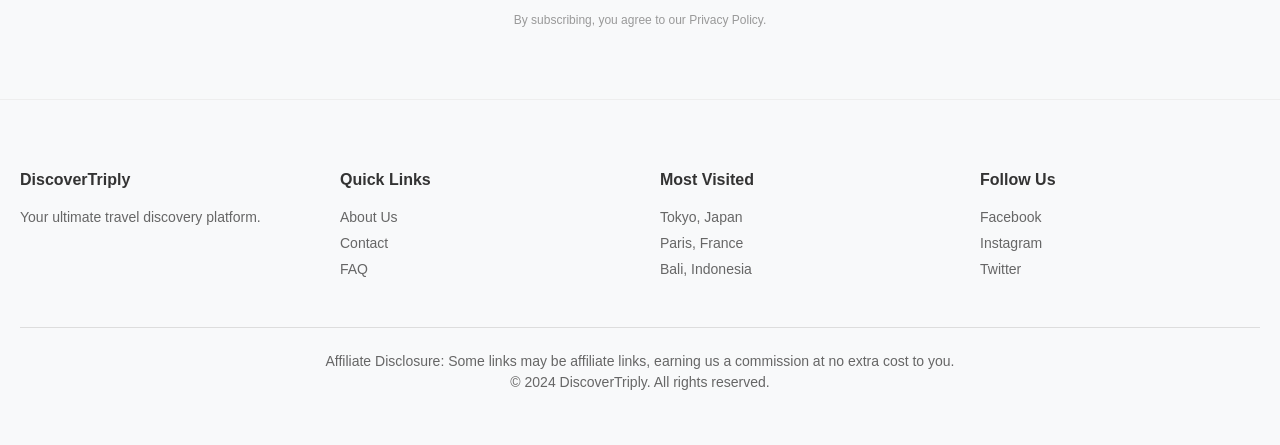
==== commit f5c3a12e: "I have created the DiscoverTriply landing page and implemented all of its features." ====
--- a/index.html
+++ b/index.html
@@ -4,6 +4,9 @@
     <meta charset="UTF-8">
     <meta name="viewport" content="width=device-width, initial-scale=1.0">
     <meta name="description" content="Browse destinations by continent, country, or city. See deals, reviews, and build AI-powered itineraries.">
+    <meta property="og:title" content="DiscoverTriply | Explore Destinations, Plan Smarter, Travel Better">
+    <meta property="og:description" content="Find the right destination, plan smarter, and book with confidence.">
+    <meta property="og:image" content="images/og-hero-image.jpg">
     <title>DiscoverTriply | Explore Destinations, Plan Smarter, Travel Better</title>
     <link rel="stylesheet" href="css/styles.css">
 </head>
@@ -34,7 +37,7 @@
                 <p class="sub-headline">Find the right destination, plan smarter, and book with confidence.</p>
                 <div class="hero-ctas">
                     <a href="/explore/continents" class="cta-button primary">Start Exploring →</a>
-                    <a href="#" class="cta-button secondary">I’m Feeling Adventurous</a>
+                    <a href="#" id="adventurous-cta" class="cta-button secondary">I’m Feeling Adventurous</a>
                 </div>
                 <div class="planner-bar">
                     <input type="text" placeholder="Country ▾">
@@ -49,14 +52,14 @@
         <section class="inspiration-chips-section">
             <div class="container">
                 <div class="chip-row">
-                    <a href="#" class="chip">Tokyo</a>
-                    <a href="#" class="chip">Paris</a>
-                    <a href="#" class="chip">Bangkok</a>
-                    <a href="#" class="chip">Bali</a>
-                    <a href="#" class="chip">Luxury Vibes</a>
-                    <a href="#" class="chip">Food & Culture</a>
-                    <a href="#" class="chip">Solo Adventure</a>
-                    <a href="#" class="chip">Hidden Gems</a>
+                    <a href="/explore/cities?q=Tokyo" class="chip">Tokyo</a>
+                    <a href="/explore/cities?q=Paris" class="chip">Paris</a>
+                    <a href="/explore/cities?q=Bangkok" class="chip">Bangkok</a>
+                    <a href="/explore/cities?q=Bali" class="chip">Bali</a>
+                    <a href="/explore?style=luxury" class="chip">Luxury Vibes</a>
+                    <a href="/explore?style=food-culture" class="chip">Food & Culture</a>
+                    <a href="/explore?style=solo-adventure" class="chip">Solo Adventure</a>
+                    <a href="/explore?style=hidden-gems" class="chip">Hidden Gems</a>
                 </div>
             </div>
         </section>
@@ -115,7 +118,10 @@
 
         <section class="browse-category-section">
             <div class="container">
-                <h2>Browse by Category</h2>
+                <div class="section-header">
+                    <h2>Browse by Category</h2>
+                    <p class="section-subtitle">Find destinations that match your travel style.</p>
+                </div>
                 <div class="chip-row" id="category-filters">
                     <button class="chip active" data-category="all">All</button>
                     <button class="chip" data-category="relax">Relax</button>
@@ -126,24 +132,7 @@
                     <button class="chip" data-category="nightlife">Nightlife</button>
                 </div>
                 <div class="category-grid" id="category-grid">
-                    <a href="#" class="category-card" data-category="adventure">
-                        <h4>Adventure</h4>
-                    </a>
-                    <a href="#" class="category-card" data-category="relax">
-                        <h4>Beaches</h4>
-                    </a>
-                    <a href="#" class="category-card" data-category="culture">
-                        <h4>Museums</h4>
-                    </a>
-                    <a href="#" class="category-card" data-category="food-drink">
-                        <h4>Fine Dining</h4>
-                    </a>
-                    <a href="#" class="category-card" data-category="nature">
-                        <h4>Hiking</h4>
-                    </a>
-                    <a href="#" class="category-card" data-category="nightlife">
-                        <h4>Live Music</h4>
-                    </a>
+                    <!-- Category cards will be injected here by JavaScript -->
                 </div>
             </div>
         </section>
--- a/css/styles.css
+++ b/css/styles.css
@@ -409,12 +409,16 @@
 .browse-category-section {
     padding: 80px 0;
     background-color: #f8f9fa;
-    text-align: center;
-}
-
-.browse-category-section h2 {
+}
+
+.browse-category-section .section-header {
+    text-align: center;
+    margin-bottom: 50px;
+}
+
+.browse-category-section .section-header h2 {
     font-size: 36px;
-    margin-bottom: 50px;
+    margin-bottom: 10px;
 }
 
 #category-filters .chip {
@@ -427,36 +431,63 @@
     background-color: #007bff;
     color: #fff;
     border-color: #007bff;
+    font-weight: bold;
 }
 
 .category-grid {
     display: grid;
-    grid-template-columns: repeat(auto-fit, minmax(200px, 1fr));
-    gap: 20px;
+    grid-template-columns: repeat(3, 1fr);
+    gap: 30px;
     margin-top: 40px;
 }
 
 .category-card {
-    position: relative;
-    height: 150px;
-    display: flex;
-    align-items: center;
-    justify-content: center;
+    background-color: #fff;
     border-radius: 12px;
-    overflow: hidden;
-    color: #fff;
-    font-size: 20px;
-    font-weight: bold;
-    background: linear-gradient(to right, #6a11cb, #2575fc);
-    transition: transform 0.3s ease;
+    box-shadow: 0 4px 20px rgba(0,0,0,0.05);
+    padding: 20px;
+    text-align: left;
+    transition: all 0.3s ease-in-out;
+    display: flex;
+    flex-direction: column;
+    align-items: flex-start;
 }
 
 .category-card:hover {
-    transform: scale(1.05);
+    transform: translateY(-10px);
+    box-shadow: 0 10px 30px rgba(0,0,0,0.1);
 }
 
 .category-card.hidden {
     display: none;
+}
+
+.category-card-icon {
+    width: 48px;
+    height: 48px;
+    margin-bottom: 20px;
+    /* In a real scenario, the SVG would be styled.
+       For now, a placeholder background. */
+    background-color: #eee;
+    border-radius: 8px;
+}
+
+.category-card h4 {
+    font-size: 22px;
+    margin: 0 0 10px;
+}
+
+.category-card p {
+    font-size: 16px;
+    color: #666;
+    line-height: 1.6;
+    margin: 0 0 20px;
+    flex-grow: 1; /* Pushes CTA to the bottom */
+}
+
+.category-card .card-cta {
+    font-weight: bold;
+    color: #007bff;
 }
 
 /* Pro Planner Section */
@@ -657,8 +688,8 @@
         flex-direction: column;
     }
 
-    .destination-grid {
-        grid-template-columns: repeat(auto-fit, minmax(250px, 1fr));
+    .destination-grid, .category-grid {
+        grid-template-columns: repeat(2, 1fr);
     }
 
     .comparison-grid, .testimonials {
@@ -691,6 +722,14 @@
 
     .hero-ctas {
         flex-direction: column;
+    }
+
+    .browse-category-section .section-header {
+        text-align: left;
+    }
+
+    .category-grid {
+        grid-template-columns: 1fr;
     }
 
     .trust-grid {
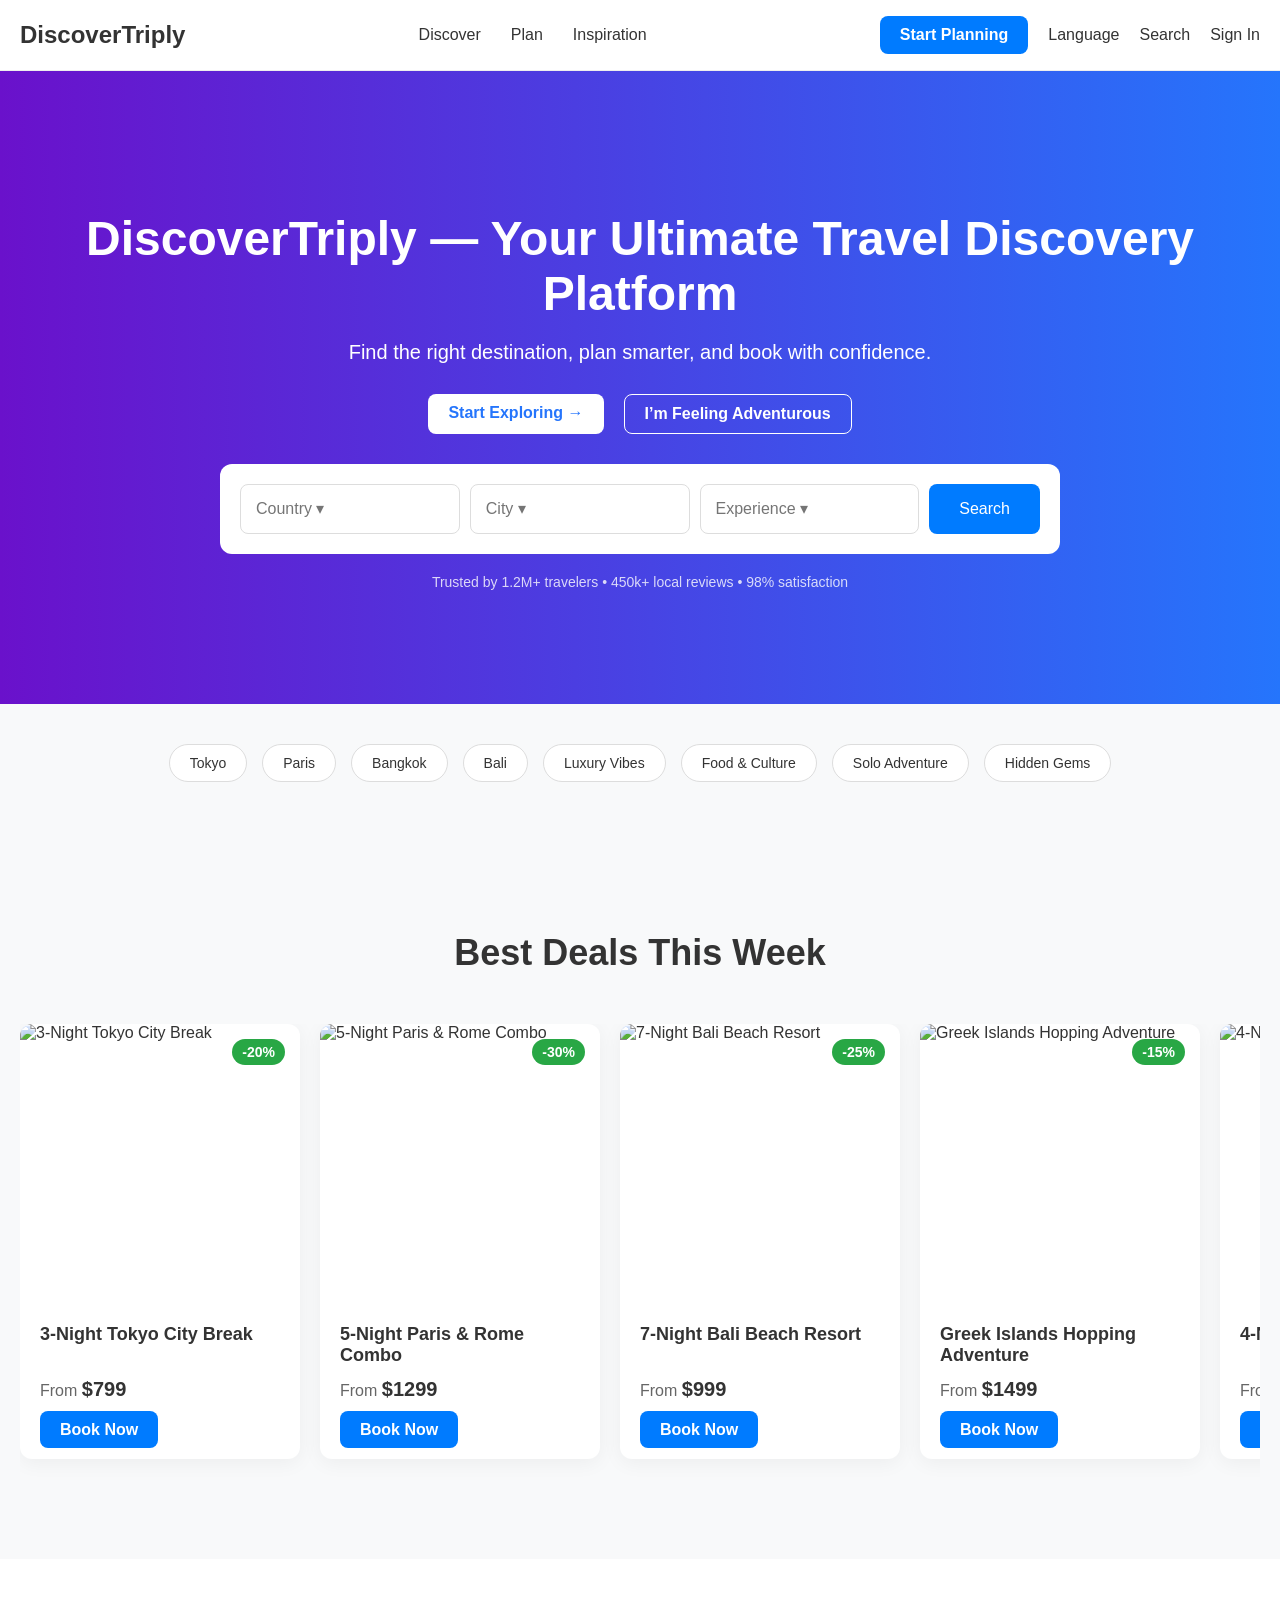
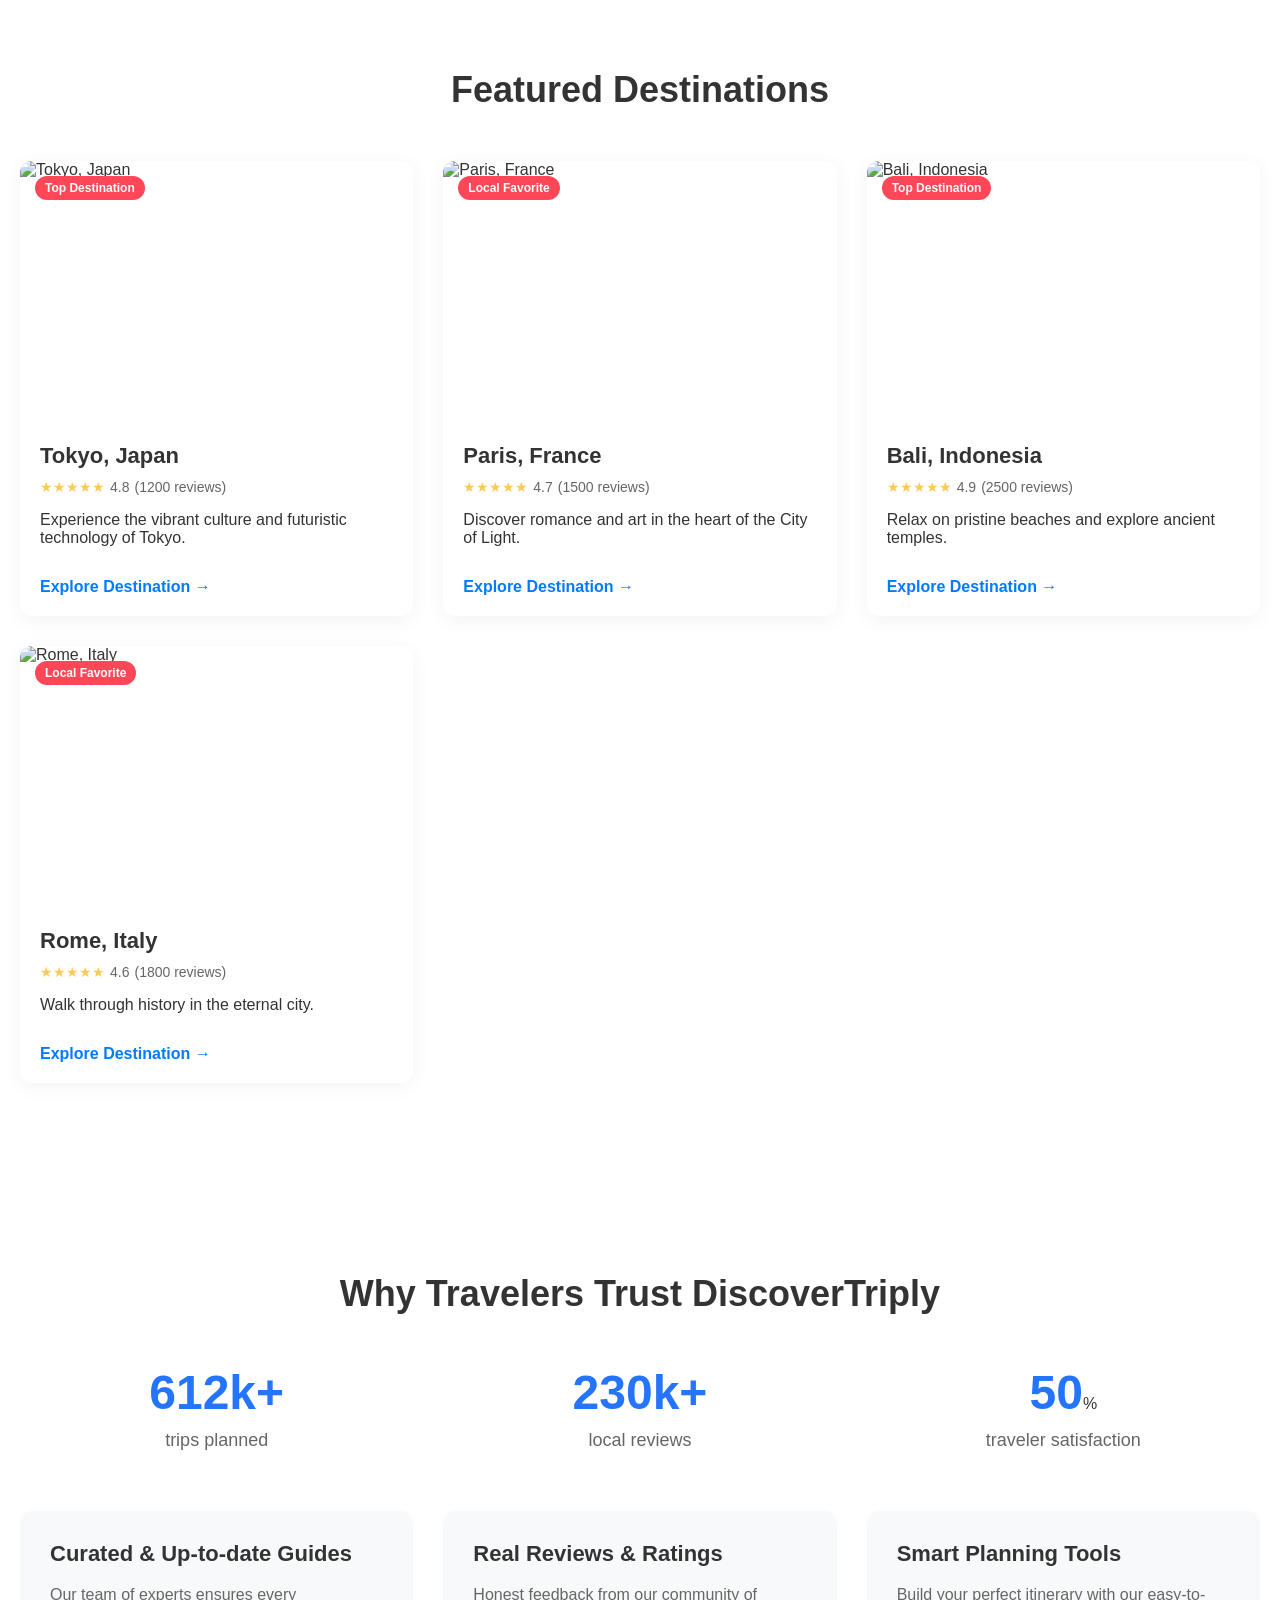
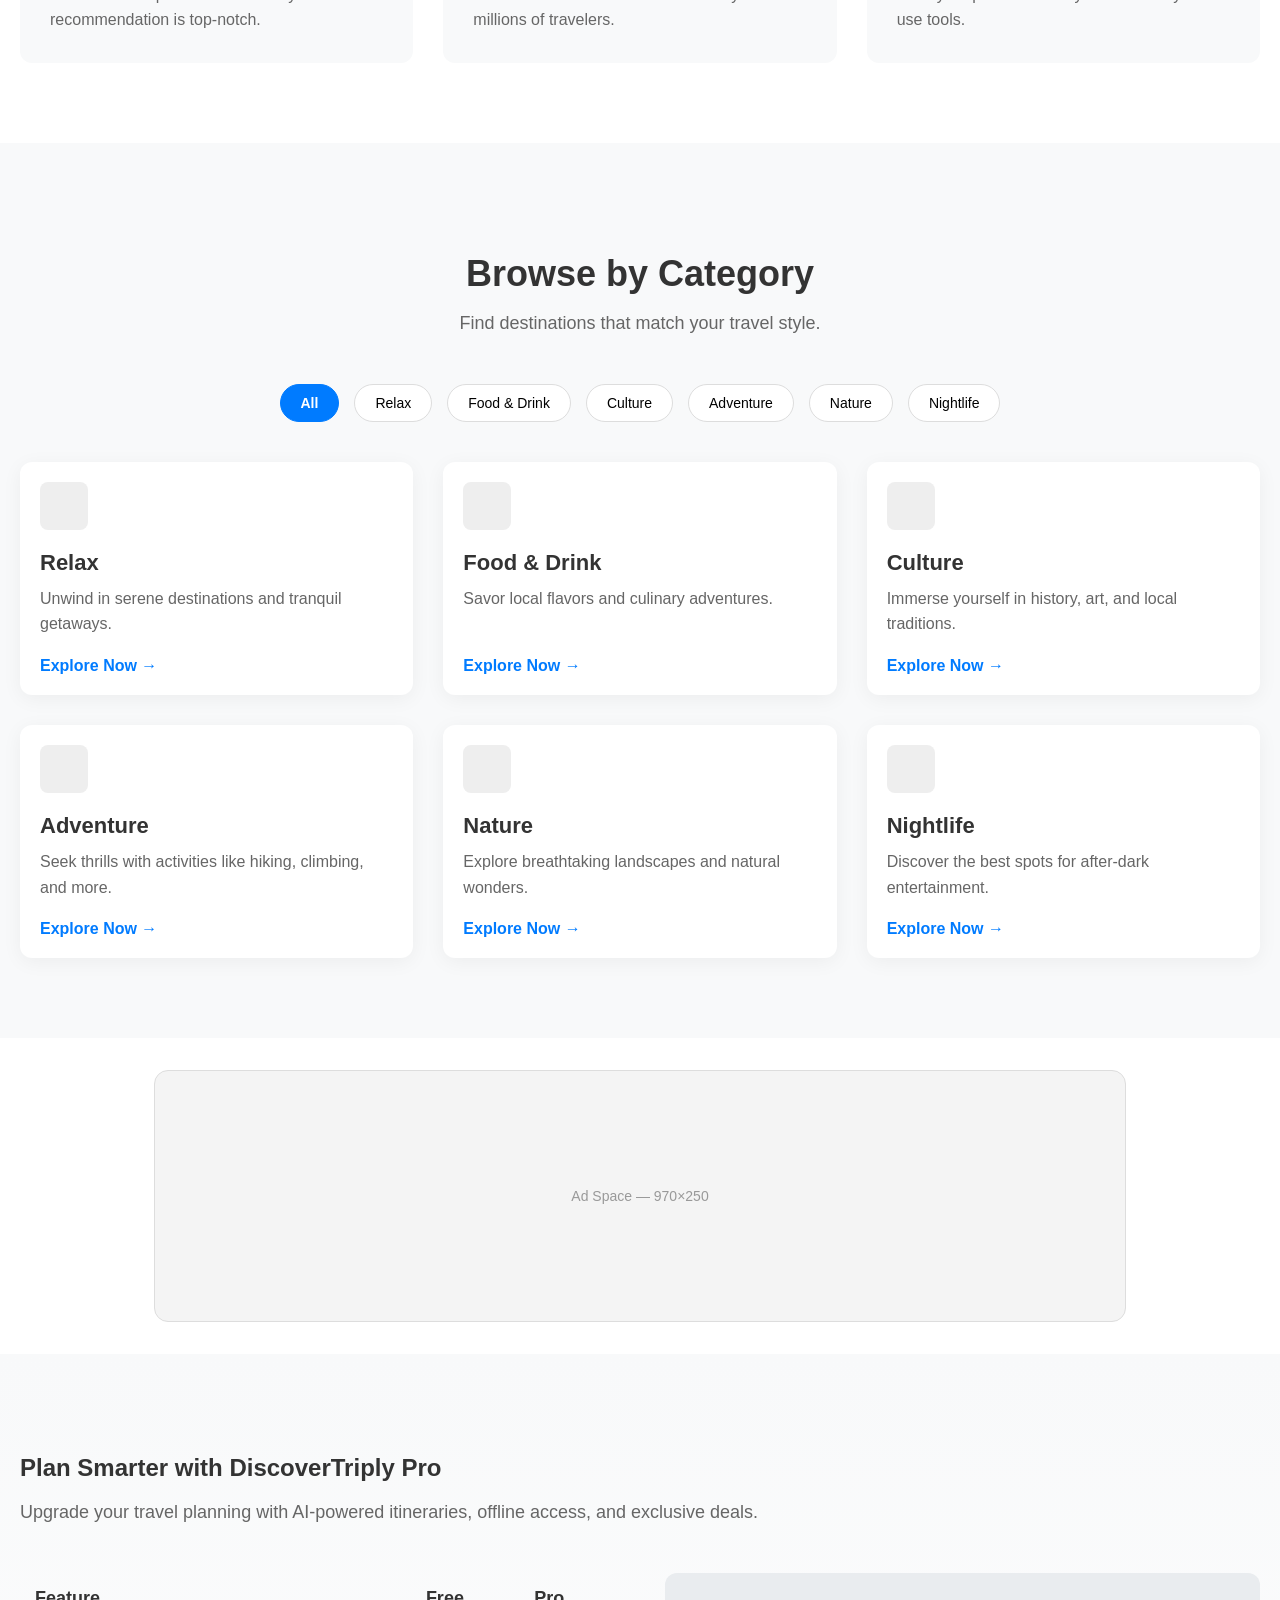
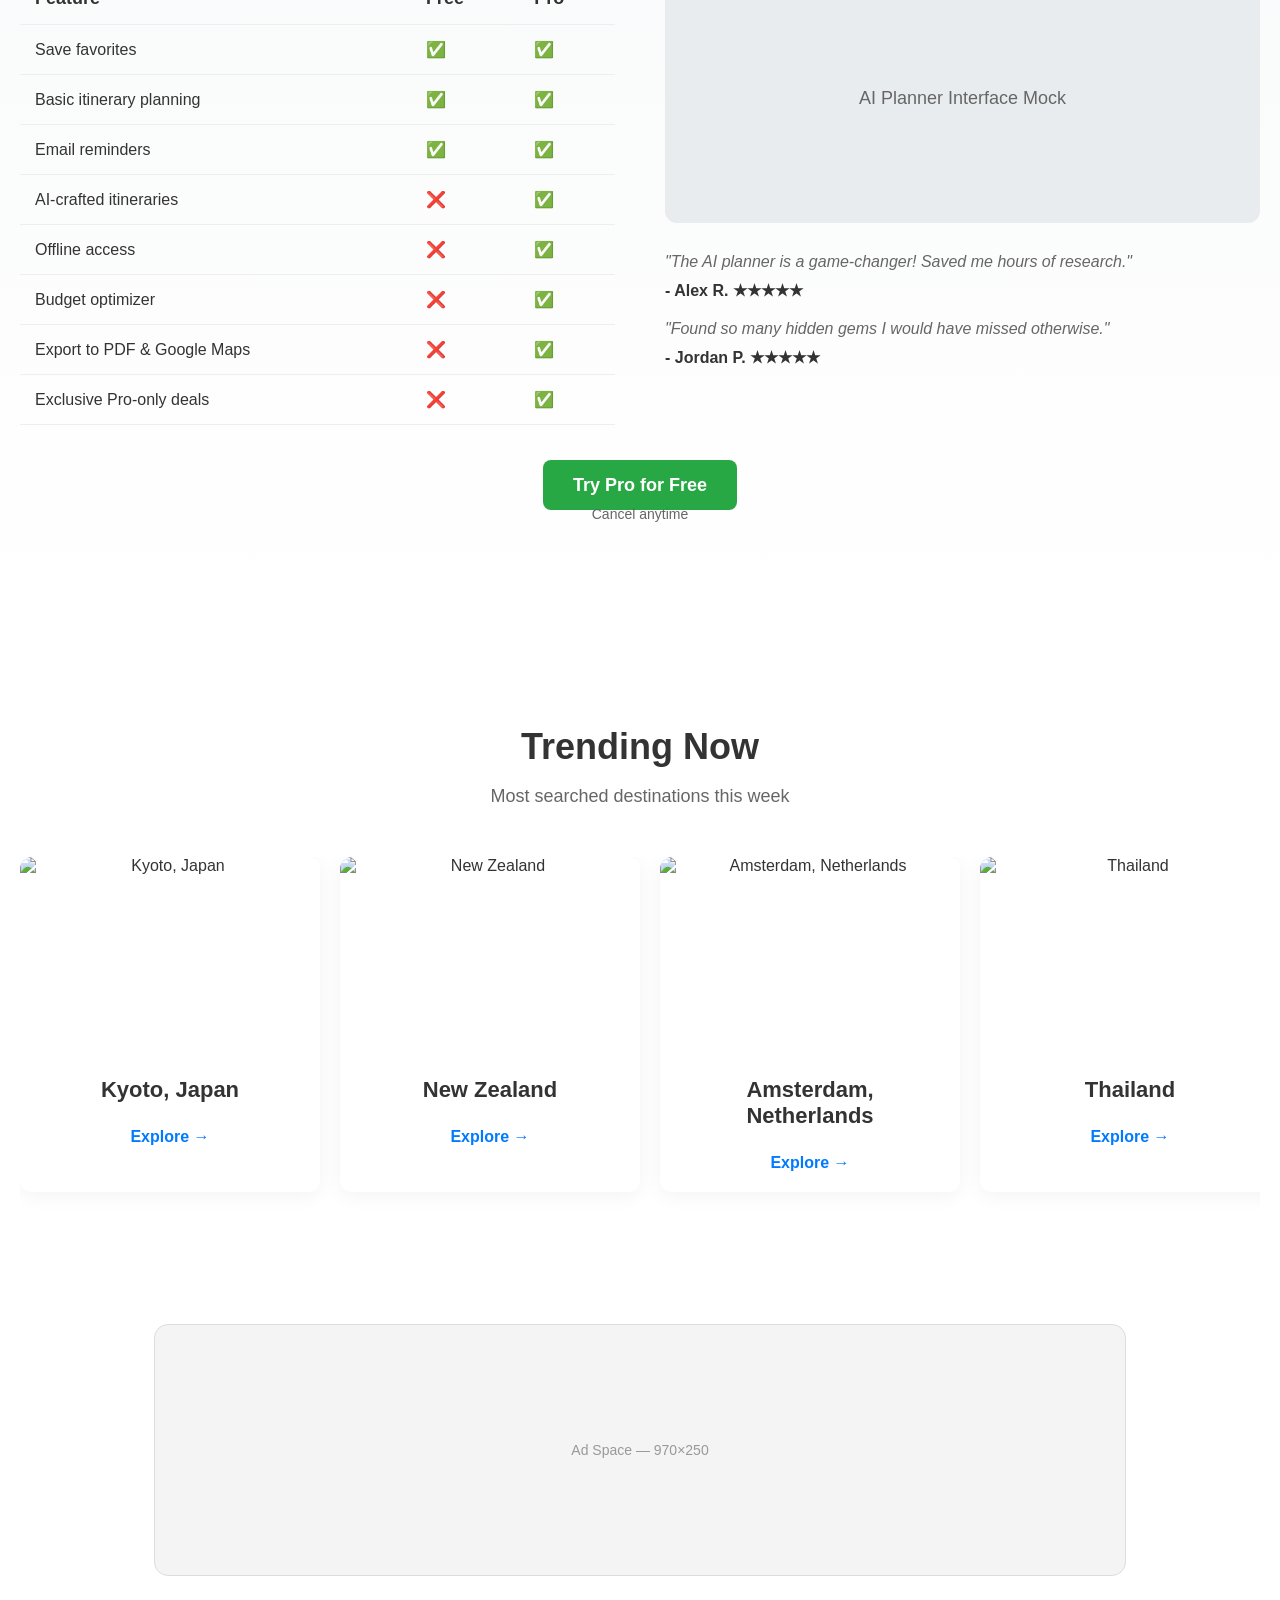
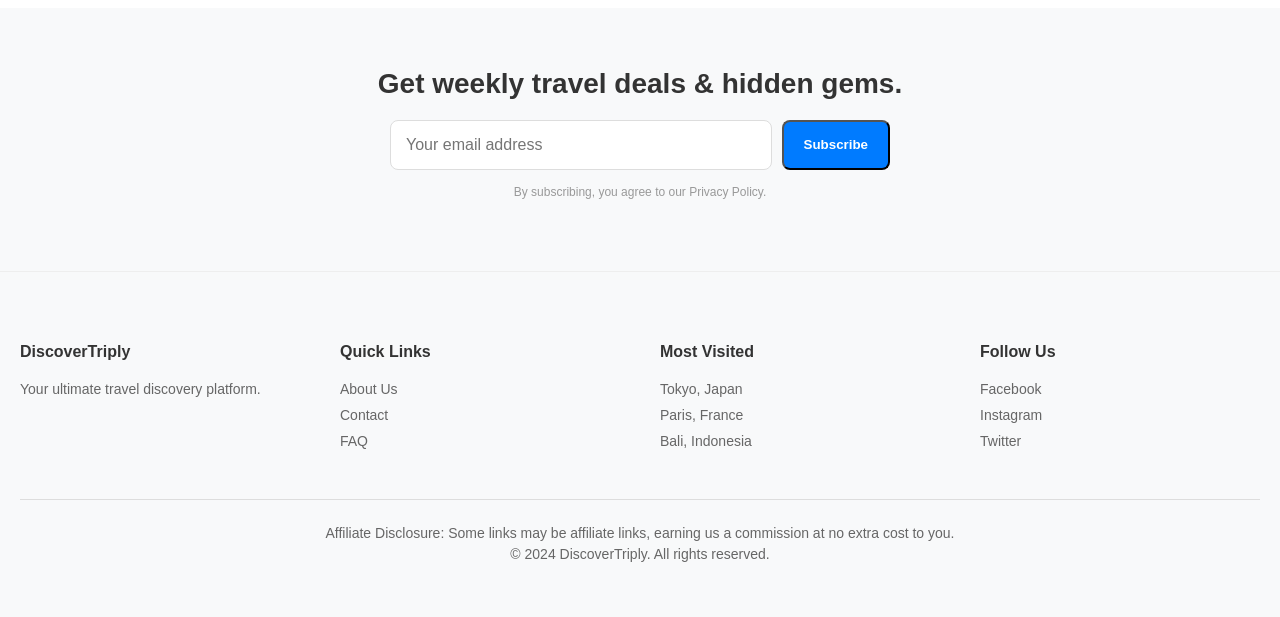
==== commit 683ee966: "I will now overhaul the Pro Planner section and apply the final fixes." ====
--- a/index.html
+++ b/index.html
@@ -143,40 +143,84 @@
 
         <section class="pro-planner-section">
             <div class="container">
-                <h2>Plan Smarter with DiscoverTriply Pro</h2>
-                <div class="comparison-grid">
-                    <div class="plan-column free-plan">
-                        <h3>Free</h3>
-                        <ul>
-                            <li>Save favorites</li>
-                            <li>Basic itinerary</li>
-                            <li>Email reminders</li>
-                        </ul>
-                    </div>
-                    <div class="plan-column pro-plan">
-                        <h3>Pro</h3>
-                        <ul>
-                            <li>AI-crafted itineraries</li>
-                            <li>Offline access</li>
-                            <li>Budget optimizer</li>
-                            <li>Export to PDF/Maps</li>
-                        </ul>
-                        <a href="#" class="cta-button">Try Pro for Free</a>
-                    </div>
-                </div>
-                <div class="testimonials">
-                    <div class="testimonial-mini">
-                        <p>"The AI planner is a game-changer! Saved me hours of research."</p>
-                        <span>- Alex R. ★★★★★</span>
-                    </div>
-                    <div class="testimonial-mini">
-                        <p>"Found so many hidden gems I would have missed otherwise."</p>
-                        <span>- Jordan P. ★★★★★</span>
-                    </div>
-                    <div class="testimonial-mini">
-                        <p>"Offline maps were a lifesaver when I had no signal."</p>
-                        <span>- Casey L. ★★★★★</span>
-                    </div>
+                <div class="section-header">
+                    <h2>Plan Smarter with DiscoverTriply Pro</h2>
+                    <p class="section-subtitle">Upgrade your travel planning with AI-powered itineraries, offline access, and exclusive deals.</p>
+                </div>
+                <div class="pro-planner-grid">
+                    <div class="pro-planner-table-container">
+                        <table class="comparison-table">
+                            <caption>Comparison of Free vs Pro features in DiscoverTriply Planner.</caption>
+                            <thead>
+                                <tr>
+                                    <th>Feature</th>
+                                    <th>Free</th>
+                                    <th>Pro</th>
+                                </tr>
+                            </thead>
+                            <tbody>
+                                <tr>
+                                    <td data-label="Feature">Save favorites</td>
+                                    <td data-label="Free"><span class="check" aria-label="Included">✅</span></td>
+                                    <td data-label="Pro"><span class="check" aria-label="Included">✅</span></td>
+                                </tr>
+                                <tr>
+                                    <td data-label="Feature">Basic itinerary planning</td>
+                                    <td data-label="Free"><span class="check" aria-label="Included">✅</span></td>
+                                    <td data-label="Pro"><span class="check" aria-label="Included">✅</span></td>
+                                </tr>
+                                <tr>
+                                    <td data-label="Feature">Email reminders</td>
+                                    <td data-label="Free"><span class="check" aria-label="Included">✅</span></td>
+                                    <td data-label="Pro"><span class="check" aria-label="Included">✅</span></td>
+                                </tr>
+                                <tr>
+                                    <td data-label="Feature">AI-crafted itineraries</td>
+                                    <td data-label="Free"><span class="cross" aria-label="Not included">❌</span></td>
+                                    <td data-label="Pro"><span class="check" aria-label="Included">✅</span></td>
+                                </tr>
+                                <tr>
+                                    <td data-label="Feature">Offline access</td>
+                                    <td data-label="Free"><span class="cross" aria-label="Not included">❌</span></td>
+                                    <td data-label="Pro"><span class="check" aria-label="Included">✅</span></td>
+                                </tr>
+                                <tr>
+                                    <td data-label="Feature">Budget optimizer</td>
+                                    <td data-label="Free"><span class="cross" aria-label="Not included">❌</span></td>
+                                    <td data-label="Pro"><span class="check" aria-label="Included">✅</span></td>
+                                </tr>
+                                <tr>
+                                    <td data-label="Feature">Export to PDF & Google Maps</td>
+                                    <td data-label="Free"><span class="cross" aria-label="Not included">❌</span></td>
+                                    <td data-label="Pro"><span class="check" aria-label="Included">✅</span></td>
+                                </tr>
+                                <tr>
+                                    <td data-label="Feature">Exclusive Pro-only deals</td>
+                                    <td data-label="Free"><span class="cross" aria-label="Not included">❌</span></td>
+                                    <td data-label="Pro"><span class="check" aria-label="Included">✅</span></td>
+                                </tr>
+                            </tbody>
+                        </table>
+                    </div>
+                    <div class="pro-planner-visuals">
+                        <div class="visual-mock" aria-label="Mockup of the AI Planner interface">
+                            <span>AI Planner Interface Mock</span>
+                        </div>
+                        <div class="testimonials">
+                            <div class="testimonial-mini">
+                                <p>"The AI planner is a game-changer! Saved me hours of research."</p>
+                                <span>- Alex R. ★★★★★</span>
+                            </div>
+                            <div class="testimonial-mini">
+                                <p>"Found so many hidden gems I would have missed otherwise."</p>
+                                <span>- Jordan P. ★★★★★</span>
+                            </div>
+                        </div>
+                    </div>
+                </div>
+                <div class="pro-cta-container">
+                    <a href="/pro" class="cta-button">Try Pro for Free</a>
+                    <p class="cta-microcopy">Cancel anytime</p>
                 </div>
             </div>
         </section>
--- a/css/styles.css
+++ b/css/styles.css
@@ -493,69 +493,71 @@
 /* Pro Planner Section */
 .pro-planner-section {
     padding: 80px 0;
-    text-align: center;
-}
-
-.pro-planner-section h2 {
-    font-size: 36px;
-    margin-bottom: 50px;
-}
-
-.comparison-grid {
+    background: linear-gradient(to bottom, #f8f9fa, #fff);
+}
+
+.pro-planner-grid {
     display: grid;
     grid-template-columns: 1fr 1fr;
-    gap: 30px;
-    margin: 0 auto;
-    max-width: 900px;
+    gap: 50px;
+    align-items: start;
+}
+
+.comparison-table {
+    width: 100%;
+    border-collapse: collapse;
+}
+
+.comparison-table caption {
+    display: none; /* Visually hidden, but available for screen readers */
+}
+
+.comparison-table th, .comparison-table td {
+    padding: 15px;
     text-align: left;
-}
-
-.plan-column {
-    padding: 30px;
+    border-bottom: 1px solid #eee;
+}
+
+.comparison-table th {
+    font-size: 18px;
+}
+
+.comparison-table td {
+    font-size: 16px;
+}
+
+.comparison-table .check {
+    color: #28a745;
+    font-weight: bold;
+}
+
+.comparison-table .cross {
+    color: #ccc;
+}
+
+.pro-planner-visuals .visual-mock {
+    width: 100%;
+    height: 250px;
+    background-color: #e9ecef;
     border-radius: 12px;
-    border: 1px solid #ddd;
-}
-
-.plan-column h3 {
-    font-size: 28px;
-    margin: 0 0 20px;
-}
-
-.plan-column ul {
-    list-style: '✓ ';
-    padding-left: 20px;
-    margin: 0 0 30px;
-}
-
-.plan-column ul li {
-    margin-bottom: 15px;
-    font-size: 16px;
-}
-
-.pro-plan {
-    background-color: #f8f9fa;
-    border-color: transparent;
-    box-shadow: 0 10px 30px rgba(0,0,0,0.08);
-}
-
-.pro-plan .cta-button {
-    background-color: #28a745;
-}
-
-.testimonials {
-    display: flex;
-    gap: 30px;
+    display: flex;
+    align-items: center;
     justify-content: center;
-    margin-top: 60px;
-    max-width: 900px;
-    margin-left: auto;
-    margin-right: auto;
-}
-
-.testimonial-mini {
-    flex: 1;
+    color: #666;
+    font-size: 18px;
+    margin-bottom: 30px;
+}
+
+.pro-planner-visuals .testimonials {
+    display: flex;
+    flex-direction: column;
+    gap: 20px;
+}
+
+.pro-planner-visuals .testimonial-mini {
     font-style: italic;
     color: #666;
+    text-align: left;
 }
 
 .testimonial-mini p {
@@ -566,6 +568,23 @@
     font-weight: bold;
     font-style: normal;
     color: #333;
+}
+
+.pro-cta-container {
+    text-align: center;
+    margin-top: 50px;
+}
+
+.pro-cta-container .cta-button {
+    background-color: #28a745;
+    font-size: 18px;
+    padding: 15px 30px;
+}
+
+.pro-cta-container .cta-microcopy {
+    font-size: 14px;
+    color: #666;
+    margin-top: 10px;
 }
 
 /* Trending Now Section */
@@ -692,14 +711,46 @@
         grid-template-columns: repeat(2, 1fr);
     }
 
-    .comparison-grid, .testimonials {
+    .pro-planner-grid {
         grid-template-columns: 1fr;
-        flex-direction: column;
     }
 }
 
 /* Small Devices (Portrait Tablets, Large Phones) */
 @media (max-width: 768px) {
+    /* Responsive Table for Pro Planner */
+    .comparison-table thead {
+        display: none;
+    }
+    .comparison-table, .comparison-table tbody, .comparison-table tr, .comparison-table td {
+        display: block;
+        width: 100%;
+    }
+    .comparison-table tr {
+        margin-bottom: 15px;
+        border: 1px solid #eee;
+        border-radius: 8px;
+        overflow: hidden;
+    }
+    .comparison-table td {
+        text-align: right;
+        padding-left: 50%;
+        position: relative;
+        border-bottom: 1px solid #f5f5f5;
+    }
+    .comparison-table td:last-child {
+        border-bottom: none;
+    }
+    .comparison-table td::before {
+        content: attr(data-label);
+        position: absolute;
+        left: 15px;
+        width: calc(50% - 30px);
+        text-align: left;
+        font-weight: bold;
+    }
+
+
     .global-header {
         flex-direction: column;
         height: auto;
